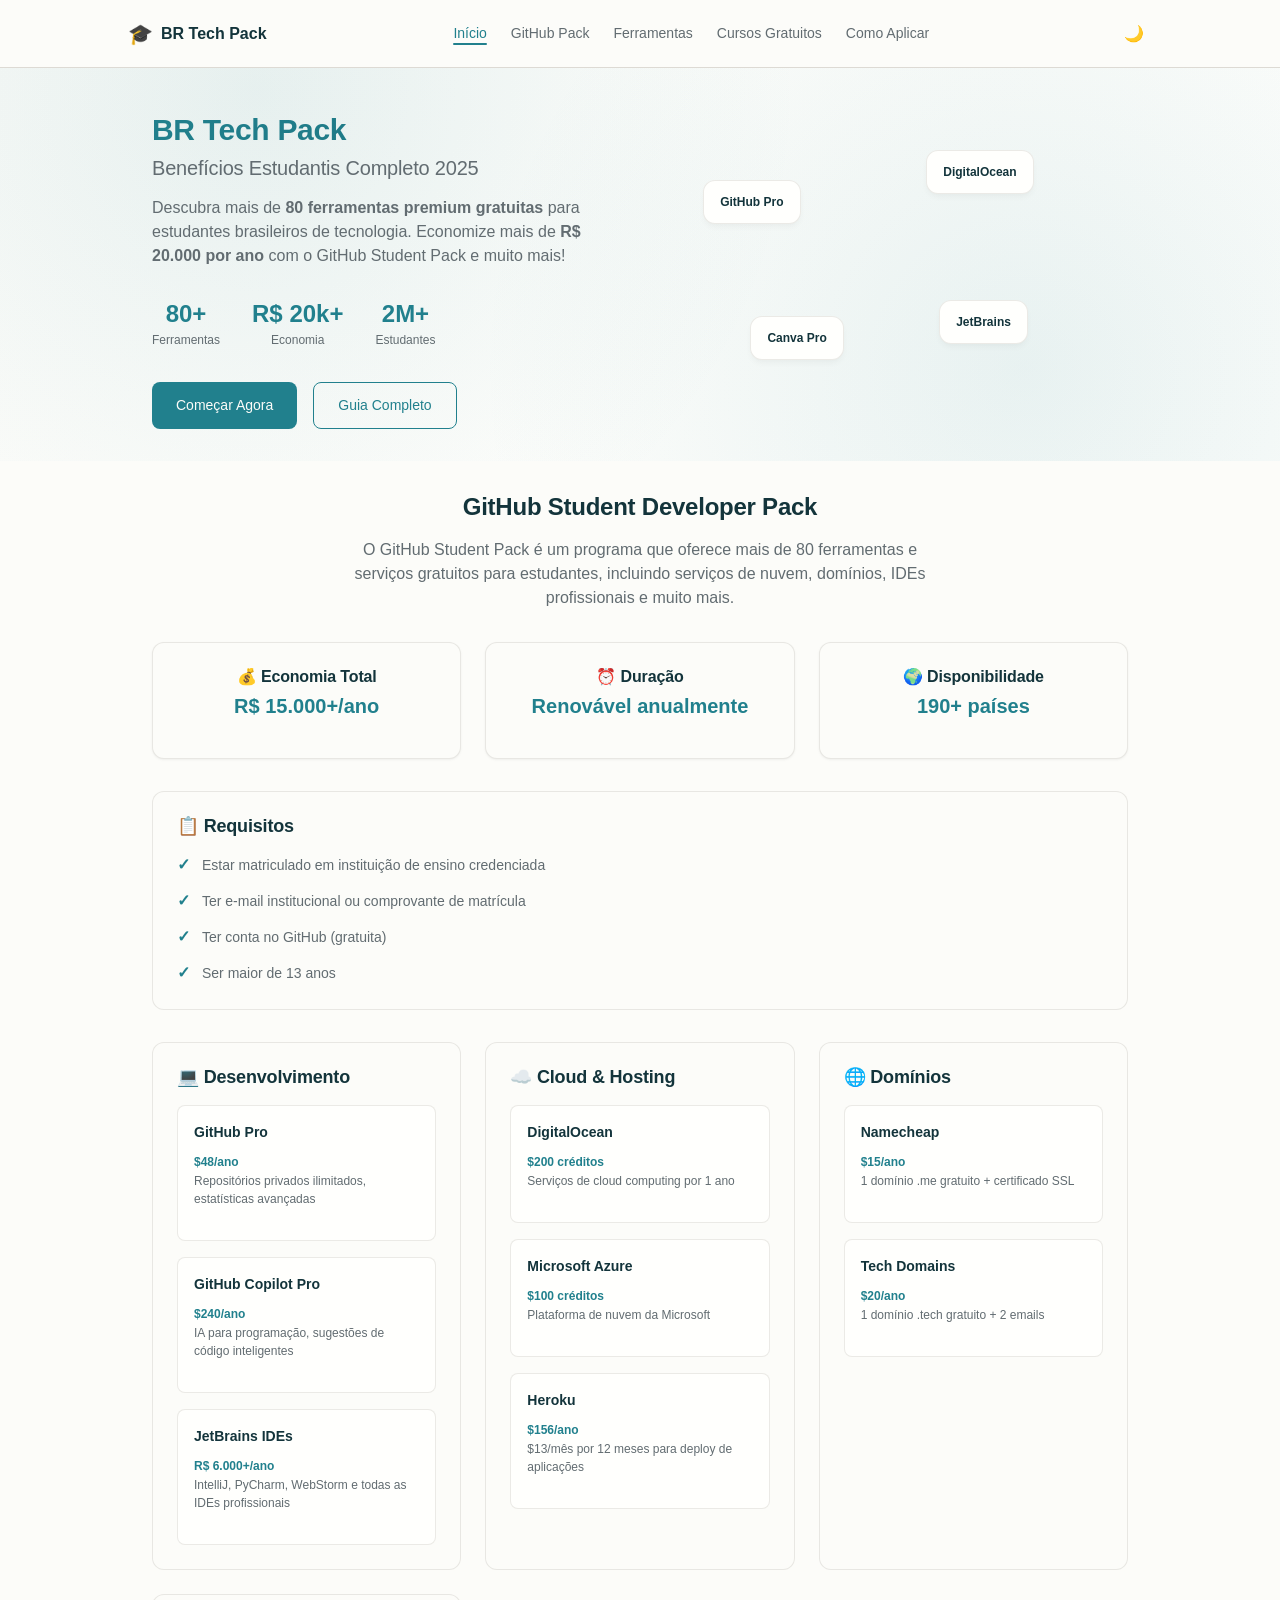
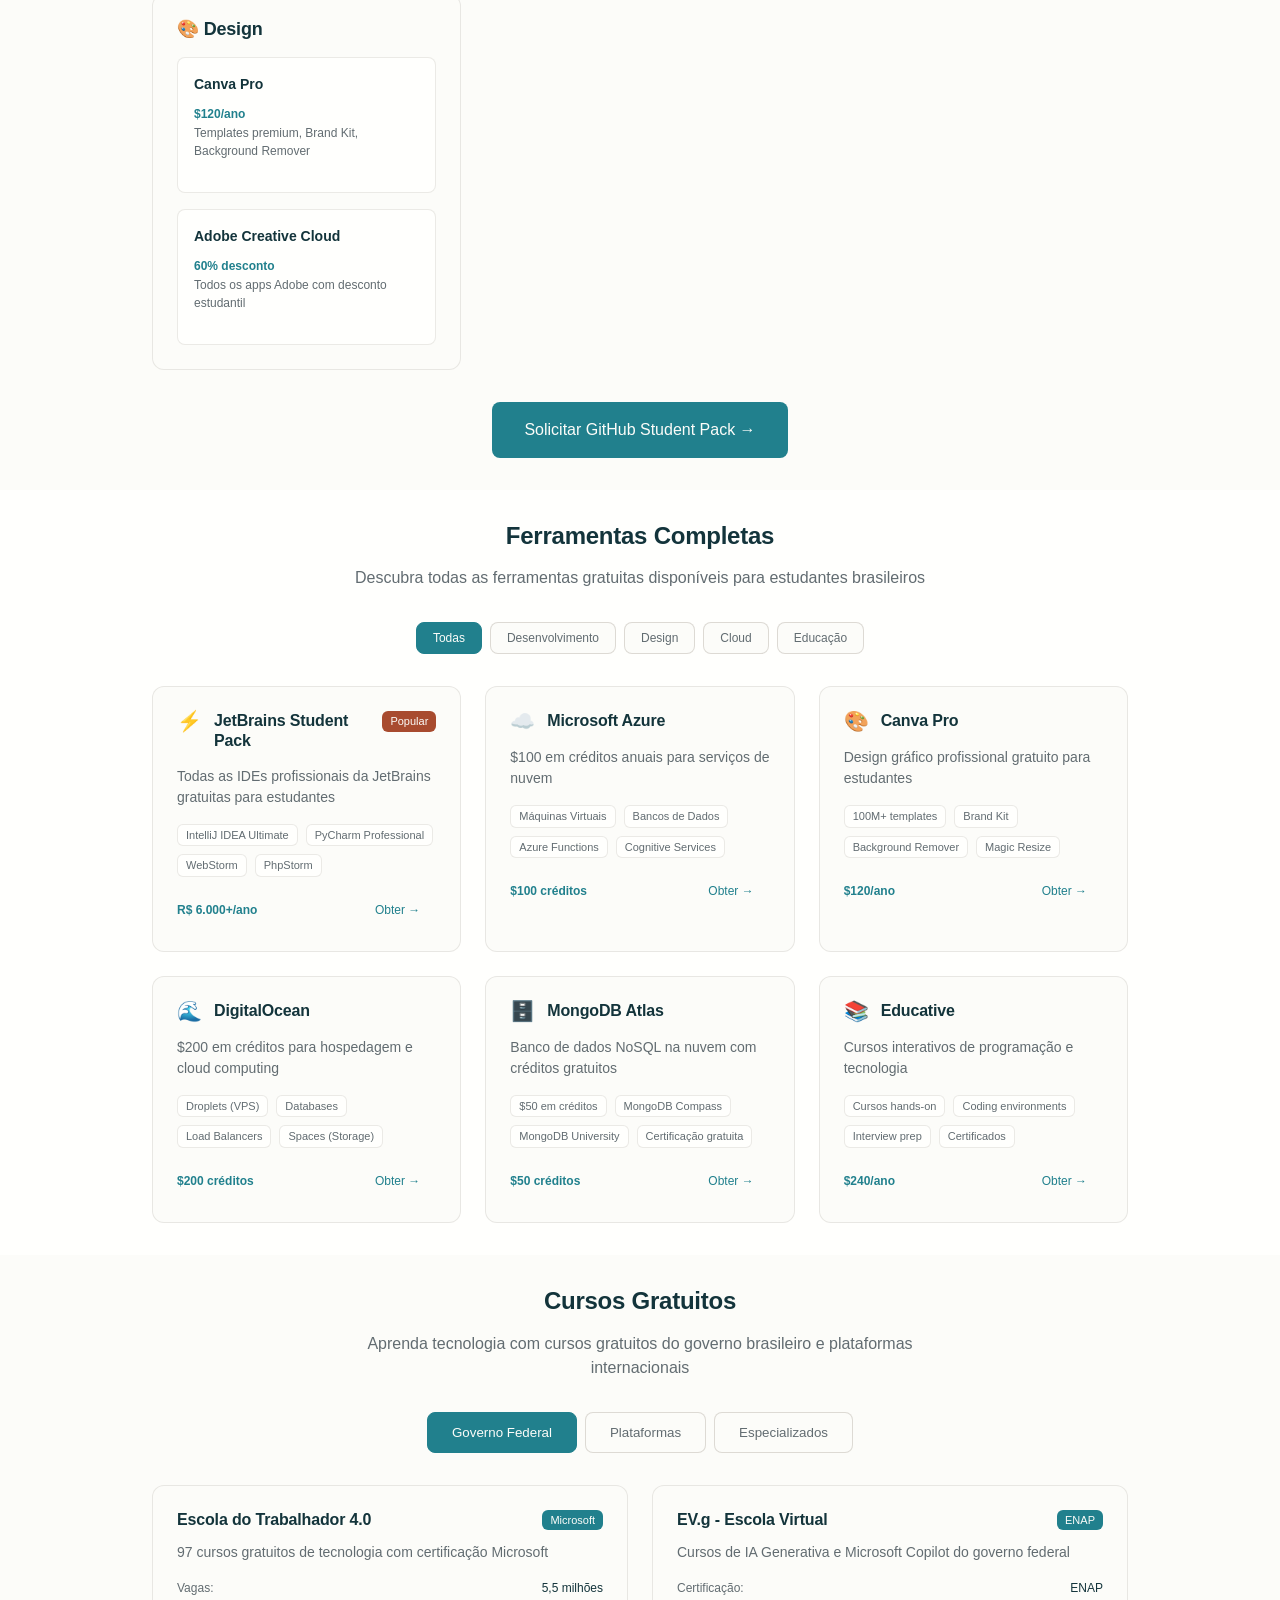
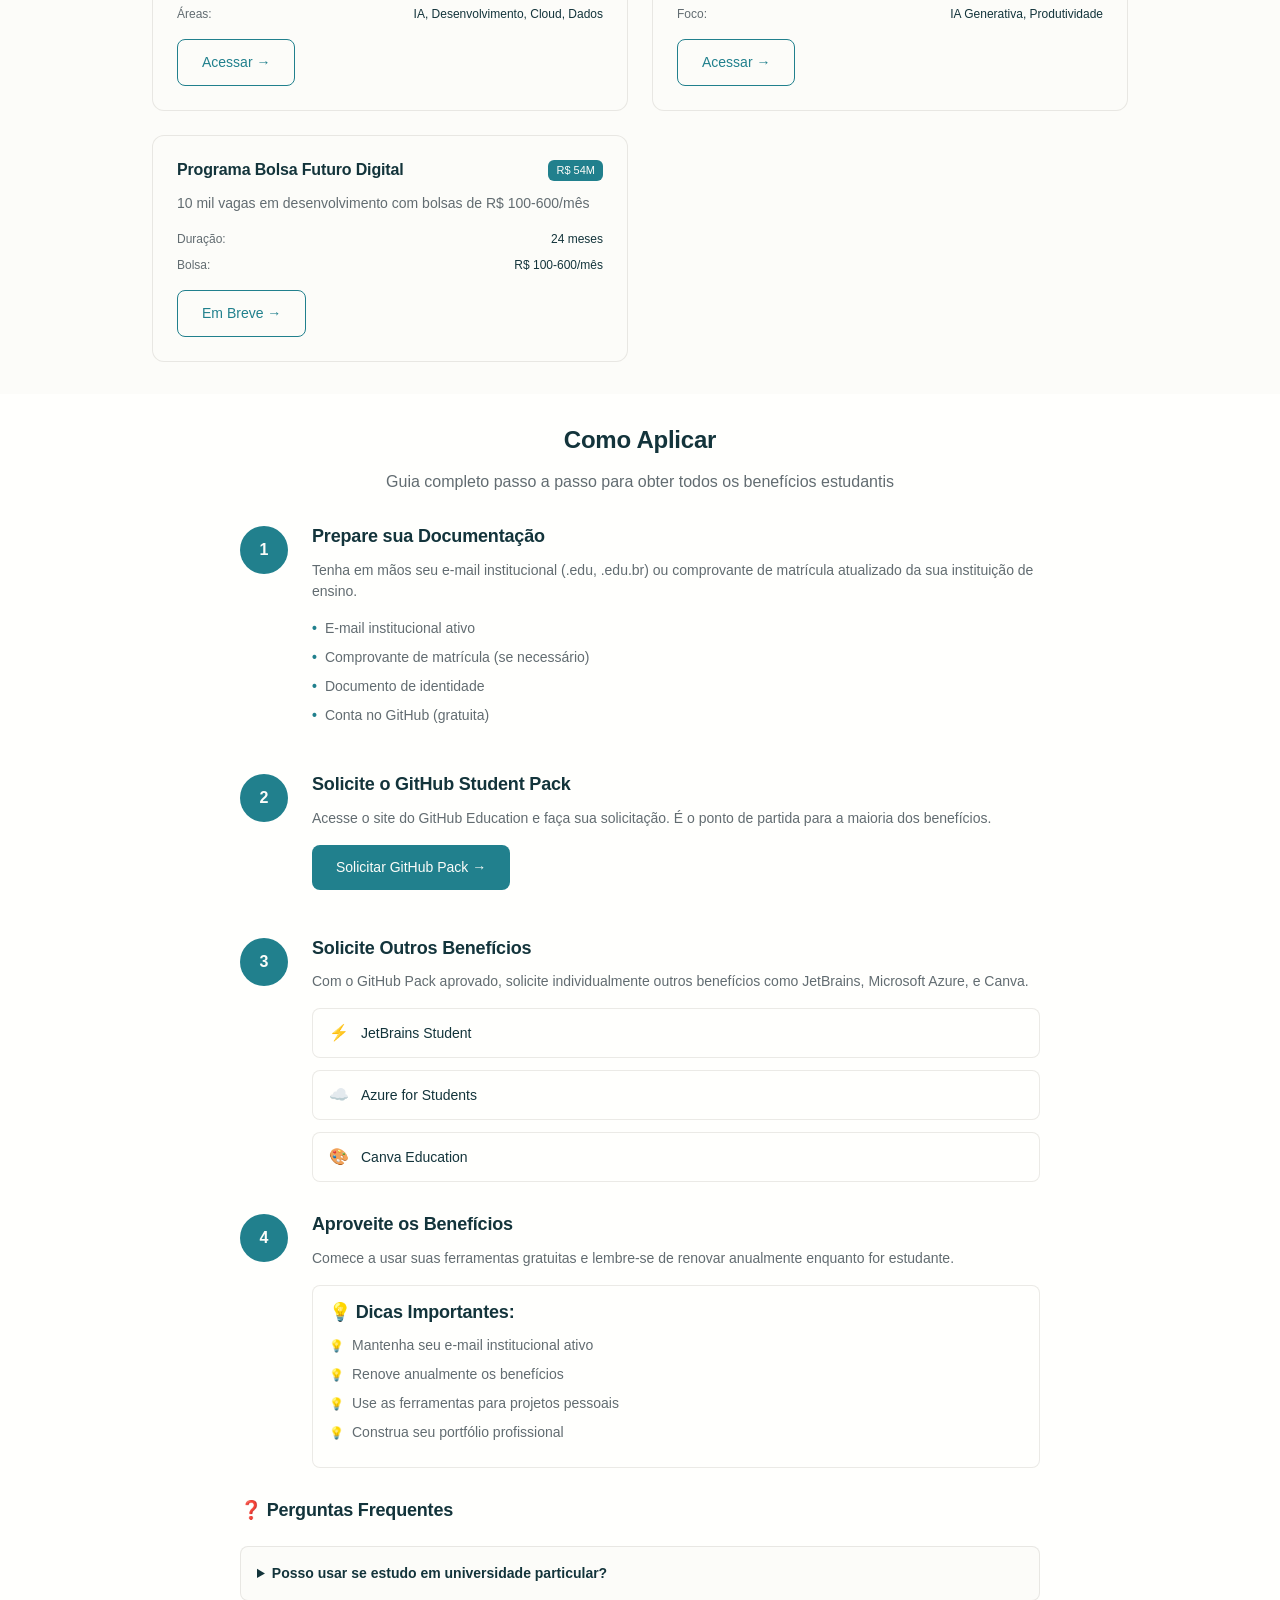
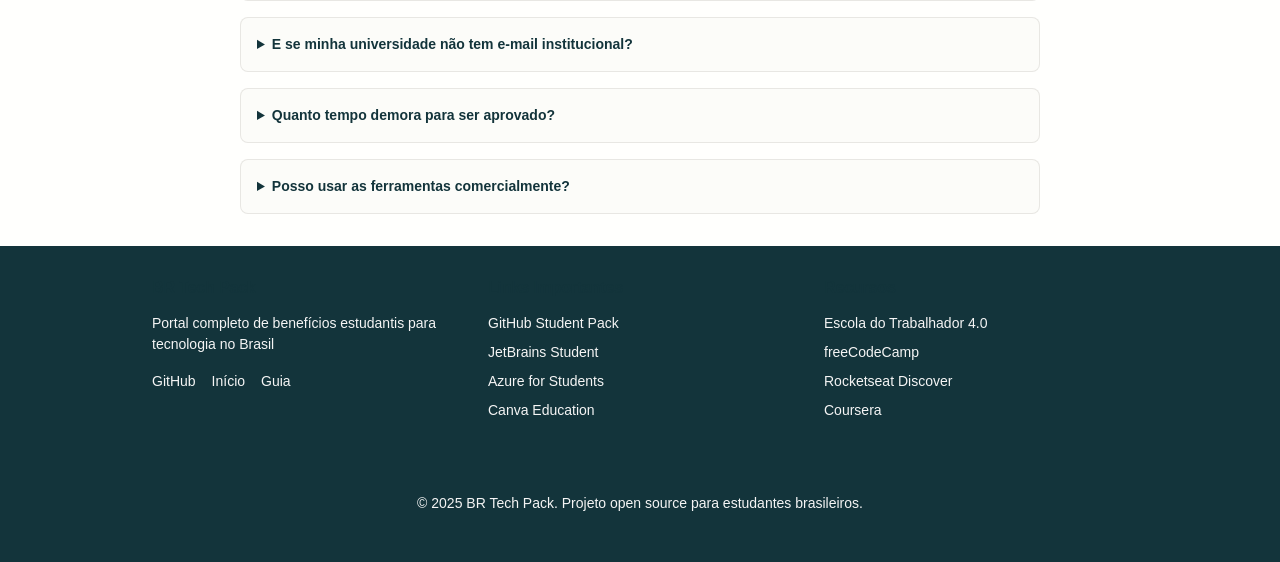
==== index.html @ 2e5c78e1 "Add files via upload" ====
<!DOCTYPE html>
<html lang="pt-BR">
<head>
    <meta charset="UTF-8">
    <meta name="viewport" content="width=device-width, initial-scale=1.0">
    <title>BR Tech Pack - Benefícios Estudantis Completo 2025</title>
    <link rel="stylesheet" href="styles.css">
    <link rel="icon" href="data:image/svg+xml,<svg xmlns='http://www.w3.org/2000/svg' viewBox='0 0 100 100'><text y='.9em' font-size='90'>🎓</text></svg>">
    <meta name="description" content="Descubra mais de 80 ferramentas premium gratuitas para estudantes brasileiros de tecnologia. GitHub Student Pack, JetBrains, Microsoft Azure e muito mais!">
</head>
<body>
    <!-- Header -->
    <header class="header">
        <nav class="nav container">
            <div class="nav__brand">
                <span class="nav__logo">🎓</span>
                <span class="nav__title">BR Tech Pack</span>
            </div>
            <ul class="nav__menu" id="nav-menu">
                <li><a href="#home" class="nav__link active">Início</a></li>
                <li><a href="#github" class="nav__link">GitHub Pack</a></li>
                <li><a href="#tools" class="nav__link">Ferramentas</a></li>
                <li><a href="#courses" class="nav__link">Cursos Gratuitos</a></li>
                <li><a href="#guide" class="nav__link">Como Aplicar</a></li>
            </ul>
            <div class="nav__actions">
                <button class="theme-toggle" id="theme-toggle" title="Alternar tema">🌙</button>
                <button class="nav__toggle" id="nav-toggle">☰</button>
            </div>
        </nav>
    </header>

    <!-- Main Content -->
    <main>
        <!-- Home Section -->
        <section id="home" class="hero">
            <div class="container">
                <div class="hero__content">
                    <h1 class="hero__title">BR Tech Pack</h1>
                    <h2 class="hero__subtitle">Benefícios Estudantis Completo 2025</h2>
                    <p class="hero__description">
                        Descubra mais de <strong>80 ferramentas premium gratuitas</strong> para estudantes brasileiros de tecnologia. 
                        Economize mais de <strong>R$ 20.000 por ano</strong> com o GitHub Student Pack e muito mais!
                    </p>
                    <div class="hero__stats">
                        <div class="stat">
                            <span class="stat__number">80+</span>
                            <span class="stat__label">Ferramentas</span>
                        </div>
                        <div class="stat">
                            <span class="stat__number">R$ 20k+</span>
                            <span class="stat__label">Economia</span>
                        </div>
                        <div class="stat">
                            <span class="stat__number">2M+</span>
                            <span class="stat__label">Estudantes</span>
                        </div>
                    </div>
                    <div class="hero__actions">
                        <a href="#github" class="btn btn--primary">Começar Agora</a>
                        <a href="#guide" class="btn btn--secondary">Guia Completo</a>
                    </div>
                </div>
                <div class="hero__image">
                    <div class="floating-cards">
                        <div class="card-float card-float--1">GitHub Pro</div>
                        <div class="card-float card-float--2">JetBrains</div>
                        <div class="card-float card-float--3">DigitalOcean</div>
                        <div class="card-float card-float--4">Canva Pro</div>
                    </div>
                </div>
            </div>
        </section>

        <!-- GitHub Student Pack Section -->
        <section id="github" class="section">
            <div class="container">
                <div class="section__header">
                    <h2 class="section__title">GitHub Student Developer Pack</h2>
                    <p class="section__description">
                        O GitHub Student Pack é um programa que oferece mais de 80 ferramentas e serviços gratuitos para estudantes, 
                        incluindo serviços de nuvem, domínios, IDEs profissionais e muito mais.
                    </p>
                </div>

                <div class="github-pack">
                    <div class="github-pack__info">
                        <div class="info-card">
                            <h3>💰 Economia Total</h3>
                            <p class="info-card__value">R$ 15.000+/ano</p>
                        </div>
                        <div class="info-card">
                            <h3>⏰ Duração</h3>
                            <p class="info-card__value">Renovável anualmente</p>
                        </div>
                        <div class="info-card">
                            <h3>🌍 Disponibilidade</h3>
                            <p class="info-card__value">190+ países</p>
                        </div>
                    </div>

                    <div class="requirements">
                        <h3>📋 Requisitos</h3>
                        <ul class="requirements__list">
                            <li>Estar matriculado em instituição de ensino credenciada</li>
                            <li>Ter e-mail institucional ou comprovante de matrícula</li>
                            <li>Ter conta no GitHub (gratuita)</li>
                            <li>Ser maior de 13 anos</li>
                        </ul>
                    </div>

                    <div class="benefits-grid">
                        <div class="benefit-category">
                            <h3 class="category-title">💻 Desenvolvimento</h3>
                            <div class="benefit-list">
                                <div class="benefit-item">
                                    <strong>GitHub Pro</strong>
                                    <span class="benefit-value">$48/ano</span>
                                    <p>Repositórios privados ilimitados, estatísticas avançadas</p>
                                </div>
                                <div class="benefit-item">
                                    <strong>GitHub Copilot Pro</strong>
                                    <span class="benefit-value">$240/ano</span>
                                    <p>IA para programação, sugestões de código inteligentes</p>
                                </div>
                                <div class="benefit-item">
                                    <strong>JetBrains IDEs</strong>
                                    <span class="benefit-value">R$ 6.000+/ano</span>
                                    <p>IntelliJ, PyCharm, WebStorm e todas as IDEs profissionais</p>
                                </div>
                            </div>
                        </div>

                        <div class="benefit-category">
                            <h3 class="category-title">☁️ Cloud & Hosting</h3>
                            <div class="benefit-list">
                                <div class="benefit-item">
                                    <strong>DigitalOcean</strong>
                                    <span class="benefit-value">$200 créditos</span>
                                    <p>Serviços de cloud computing por 1 ano</p>
                                </div>
                                <div class="benefit-item">
                                    <strong>Microsoft Azure</strong>
                                    <span class="benefit-value">$100 créditos</span>
                                    <p>Plataforma de nuvem da Microsoft</p>
                                </div>
                                <div class="benefit-item">
                                    <strong>Heroku</strong>
                                    <span class="benefit-value">$156/ano</span>
                                    <p>$13/mês por 12 meses para deploy de aplicações</p>
                                </div>
                            </div>
                        </div>

                        <div class="benefit-category">
                            <h3 class="category-title">🌐 Domínios</h3>
                            <div class="benefit-list">
                                <div class="benefit-item">
                                    <strong>Namecheap</strong>
                                    <span class="benefit-value">$15/ano</span>
                                    <p>1 domínio .me gratuito + certificado SSL</p>
                                </div>
                                <div class="benefit-item">
                                    <strong>Tech Domains</strong>
                                    <span class="benefit-value">$20/ano</span>
                                    <p>1 domínio .tech gratuito + 2 emails</p>
                                </div>
                            </div>
                        </div>

                        <div class="benefit-category">
                            <h3 class="category-title">🎨 Design</h3>
                            <div class="benefit-list">
                                <div class="benefit-item">
                                    <strong>Canva Pro</strong>
                                    <span class="benefit-value">$120/ano</span>
                                    <p>Templates premium, Brand Kit, Background Remover</p>
                                </div>
                                <div class="benefit-item">
                                    <strong>Adobe Creative Cloud</strong>
                                    <span class="benefit-value">60% desconto</span>
                                    <p>Todos os apps Adobe com desconto estudantil</p>
                                </div>
                            </div>
                        </div>
                    </div>

                    <div class="cta-section">
                        <a href="https://education.github.com/pack" target="_blank" class="btn btn--primary btn--large">
                            Solicitar GitHub Student Pack →
                        </a>
                    </div>
                </div>
            </div>
        </section>

        <!-- Tools Section -->
        <section id="tools" class="section section--bg">
            <div class="container">
                <div class="section__header">
                    <h2 class="section__title">Ferramentas Completas</h2>
                    <p class="section__description">
                        Descubra todas as ferramentas gratuitas disponíveis para estudantes brasileiros
                    </p>
                </div>

                <div class="tools-filter">
                    <button class="filter-btn active" data-filter="all">Todas</button>
                    <button class="filter-btn" data-filter="development">Desenvolvimento</button>
                    <button class="filter-btn" data-filter="design">Design</button>
                    <button class="filter-btn" data-filter="cloud">Cloud</button>
                    <button class="filter-btn" data-filter="education">Educação</button>
                </div>

                <div class="tools-grid" id="tools-grid">
                    <!-- JetBrains -->
                    <div class="tool-card" data-category="development">
                        <div class="tool-card__header">
                            <div class="tool-card__icon">⚡</div>
                            <h3 class="tool-card__title">JetBrains Student Pack</h3>
                            <span class="tool-card__badge">Popular</span>
                        </div>
                        <p class="tool-card__description">
                            Todas as IDEs profissionais da JetBrains gratuitas para estudantes
                        </p>
                        <div class="tool-card__features">
                            <span class="feature">IntelliJ IDEA Ultimate</span>
                            <span class="feature">PyCharm Professional</span>
                            <span class="feature">WebStorm</span>
                            <span class="feature">PhpStorm</span>
                        </div>
                        <div class="tool-card__footer">
                            <span class="tool-card__value">R$ 6.000+/ano</span>
                            <a href="https://www.jetbrains.com/student/" target="_blank" class="btn btn--small">Obter →</a>
                        </div>
                    </div>

                    <!-- Microsoft Azure -->
                    <div class="tool-card" data-category="cloud">
                        <div class="tool-card__header">
                            <div class="tool-card__icon">☁️</div>
                            <h3 class="tool-card__title">Microsoft Azure</h3>
                        </div>
                        <p class="tool-card__description">
                            $100 em créditos anuais para serviços de nuvem
                        </p>
                        <div class="tool-card__features">
                            <span class="feature">Máquinas Virtuais</span>
                            <span class="feature">Bancos de Dados</span>
                            <span class="feature">Azure Functions</span>
                            <span class="feature">Cognitive Services</span>
                        </div>
                        <div class="tool-card__footer">
                            <span class="tool-card__value">$100 créditos</span>
                            <a href="https://azure.microsoft.com/pt-br/free/students/" target="_blank" class="btn btn--small">Obter →</a>
                        </div>
                    </div>

                    <!-- Canva -->
                    <div class="tool-card" data-category="design">
                        <div class="tool-card__header">
                            <div class="tool-card__icon">🎨</div>
                            <h3 class="tool-card__title">Canva Pro</h3>
                        </div>
                        <p class="tool-card__description">
                            Design gráfico profissional gratuito para estudantes
                        </p>
                        <div class="tool-card__features">
                            <span class="feature">100M+ templates</span>
                            <span class="feature">Brand Kit</span>
                            <span class="feature">Background Remover</span>
                            <span class="feature">Magic Resize</span>
                        </div>
                        <div class="tool-card__footer">
                            <span class="tool-card__value">$120/ano</span>
                            <a href="https://www.canva.com/pt_br/educacao/estudantes/" target="_blank" class="btn btn--small">Obter →</a>
                        </div>
                    </div>

                    <!-- DigitalOcean -->
                    <div class="tool-card" data-category="cloud">
                        <div class="tool-card__header">
                            <div class="tool-card__icon">🌊</div>
                            <h3 class="tool-card__title">DigitalOcean</h3>
                        </div>
                        <p class="tool-card__description">
                            $200 em créditos para hospedagem e cloud computing
                        </p>
                        <div class="tool-card__features">
                            <span class="feature">Droplets (VPS)</span>
                            <span class="feature">Databases</span>
                            <span class="feature">Load Balancers</span>
                            <span class="feature">Spaces (Storage)</span>
                        </div>
                        <div class="tool-card__footer">
                            <span class="tool-card__value">$200 créditos</span>
                            <a href="https://education.github.com/pack" target="_blank" class="btn btn--small">Obter →</a>
                        </div>
                    </div>

                    <!-- MongoDB -->
                    <div class="tool-card" data-category="development">
                        <div class="tool-card__header">
                            <div class="tool-card__icon">🗄️</div>
                            <h3 class="tool-card__title">MongoDB Atlas</h3>
                        </div>
                        <p class="tool-card__description">
                            Banco de dados NoSQL na nuvem com créditos gratuitos
                        </p>
                        <div class="tool-card__features">
                            <span class="feature">$50 em créditos</span>
                            <span class="feature">MongoDB Compass</span>
                            <span class="feature">MongoDB University</span>
                            <span class="feature">Certificação gratuita</span>
                        </div>
                        <div class="tool-card__footer">
                            <span class="tool-card__value">$50 créditos</span>
                            <a href="https://education.github.com/pack" target="_blank" class="btn btn--small">Obter →</a>
                        </div>
                    </div>

                    <!-- Educative -->
                    <div class="tool-card" data-category="education">
                        <div class="tool-card__header">
                            <div class="tool-card__icon">📚</div>
                            <h3 class="tool-card__title">Educative</h3>
                        </div>
                        <p class="tool-card__description">
                            Cursos interativos de programação e tecnologia
                        </p>
                        <div class="tool-card__features">
                            <span class="feature">Cursos hands-on</span>
                            <span class="feature">Coding environments</span>
                            <span class="feature">Interview prep</span>
                            <span class="feature">Certificados</span>
                        </div>
                        <div class="tool-card__footer">
                            <span class="tool-card__value">$240/ano</span>
                            <a href="https://education.github.com/pack" target="_blank" class="btn btn--small">Obter →</a>
                        </div>
                    </div>
                </div>
            </div>
        </section>

        <!-- Courses Section -->
        <section id="courses" class="section">
            <div class="container">
                <div class="section__header">
                    <h2 class="section__title">Cursos Gratuitos</h2>
                    <p class="section__description">
                        Aprenda tecnologia com cursos gratuitos do governo brasileiro e plataformas internacionais
                    </p>
                </div>

                <div class="courses-tabs">
                    <button class="tab-btn active" data-tab="government">Governo Federal</button>
                    <button class="tab-btn" data-tab="platforms">Plataformas</button>
                    <button class="tab-btn" data-tab="specialized">Especializados</button>
                </div>

                <div class="courses-content">
                    <div class="tab-content active" id="government">
                        <div class="courses-grid">
                            <div class="course-card">
                                <div class="course-card__header">
                                    <h3>Escola do Trabalhador 4.0</h3>
                                    <span class="course-badge">Microsoft</span>
                                </div>
                                <p class="course-description">
                                    97 cursos gratuitos de tecnologia com certificação Microsoft
                                </p>
                                <div class="course-details">
                                    <div class="detail">
                                        <span class="detail-label">Vagas:</span>
                                        <span class="detail-value">5,5 milhões</span>
                                    </div>
                                    <div class="detail">
                                        <span class="detail-label">Áreas:</span>
                                        <span class="detail-value">IA, Desenvolvimento, Cloud, Dados</span>
                                    </div>
                                </div>
                                <a href="https://escoladotrabalhador.gov.br/" target="_blank" class="btn btn--secondary">Acessar →</a>
                            </div>

                            <div class="course-card">
                                <div class="course-card__header">
                                    <h3>EV.g - Escola Virtual</h3>
                                    <span class="course-badge">ENAP</span>
                                </div>
                                <p class="course-description">
                                    Cursos de IA Generativa e Microsoft Copilot do governo federal
                                </p>
                                <div class="course-details">
                                    <div class="detail">
                                        <span class="detail-label">Certificação:</span>
                                        <span class="detail-value">ENAP</span>
                                    </div>
                                    <div class="detail">
                                        <span class="detail-label">Foco:</span>
                                        <span class="detail-value">IA Generativa, Produtividade</span>
                                    </div>
                                </div>
                                <a href="https://www.gov.br/escolavirtual/" target="_blank" class="btn btn--secondary">Acessar →</a>
                            </div>

                            <div class="course-card">
                                <div class="course-card__header">
                                    <h3>Programa Bolsa Futuro Digital</h3>
                                    <span class="course-badge">R$ 54M</span>
                                </div>
                                <p class="course-description">
                                    10 mil vagas em desenvolvimento com bolsas de R$ 100-600/mês
                                </p>
                                <div class="course-details">
                                    <div class="detail">
                                        <span class="detail-label">Duração:</span>
                                        <span class="detail-value">24 meses</span>
                                    </div>
                                    <div class="detail">
                                        <span class="detail-label">Bolsa:</span>
                                        <span class="detail-value">R$ 100-600/mês</span>
                                    </div>
                                </div>
                                <a href="#" class="btn btn--secondary">Em Breve →</a>
                            </div>
                        </div>
                    </div>

                    <div class="tab-content" id="platforms">
                        <div class="courses-grid">
                            <div class="course-card">
                                <div class="course-card__header">
                                    <h3>freeCodeCamp</h3>
                                    <span class="course-badge">Gratuito</span>
                                </div>
                                <p class="course-description">
                                    Certificações completas em desenvolvimento web, ciência de dados e mais
                                </p>
                                <div class="course-details">
                                    <div class="detail">
                                        <span class="detail-label">Conteúdo:</span>
                                        <span class="detail-value">300+ horas</span>
                                    </div>
                                    <div class="detail">
                                        <span class="detail-label">Projetos:</span>
                                        <span class="detail-value">Práticos</span>
                                    </div>
                                </div>
                                <a href="https://www.freecodecamp.org/" target="_blank" class="btn btn--secondary">Acessar →</a>
                            </div>

                            <div class="course-card">
                                <div class="course-card__header">
                                    <h3>Coursera</h3>
                                    <span class="course-badge">Universitário</span>
                                </div>
                                <p class="course-description">
                                    Cursos de universidades como Stanford, MIT, Google, IBM
                                </p>
                                <div class="course-details">
                                    <div class="detail">
                                        <span class="detail-label">Instituições:</span>
                                        <span class="detail-value">200+</span>
                                    </div>
                                    <div class="detail">
                                        <span class="detail-label">Certificados:</span>
                                        <span class="detail-value">Disponíveis</span>
                                    </div>
                                </div>
                                <a href="https://www.coursera.org/" target="_blank" class="btn btn--secondary">Acessar →</a>
                            </div>

                            <div class="course-card">
                                <div class="course-card__header">
                                    <h3>edX</h3>
                                    <span class="course-badge">Premium</span>
                                </div>
                                <p class="course-description">
                                    Cursos do MIT, Harvard e outras universidades renomadas
                                </p>
                                <div class="course-details">
                                    <div class="detail">
                                        <span class="detail-label">Universidades:</span>
                                        <span class="detail-value">Top mundial</span>
                                    </div>
                                    <div class="detail">
                                        <span class="detail-label">Certificação:</span>
                                        <span class="detail-value">Verificada</span>
                                    </div>
                                </div>
                                <a href="https://www.edx.org/" target="_blank" class="btn btn--secondary">Acessar →</a>
                            </div>
                        </div>
                    </div>

                    <div class="tab-content" id="specialized">
                        <div class="courses-grid">
                            <div class="course-card">
                                <div class="course-card__header">
                                    <h3>Rocketseat Discover</h3>
                                    <span class="course-badge">Brasileiro</span>
                                </div>
                                <p class="course-description">
                                    Trilha completa de desenvolvimento web e mobile
                                </p>
                                <div class="course-details">
                                    <div class="detail">
                                        <span class="detail-label">Stack:</span>
                                        <span class="detail-value">HTML, CSS, JS, React, Node</span>
                                    </div>
                                    <div class="detail">
                                        <span class="detail-label">Certificado:</span>
                                        <span class="detail-value">Gratuito</span>
                                    </div>
                                </div>
                                <a href="https://www.rocketseat.com.br/discover" target="_blank" class="btn btn--secondary">Acessar →</a>
                            </div>

                            <div class="course-card">
                                <div class="course-card__header">
                                    <h3>Oracle Next Generation (ONE)</h3>
                                    <span class="course-badge">Oracle</span>
                                </div>
                                <p class="course-description">
                                    12 meses de capacitação em programação, IA e empreendedorismo
                                </p>
                                <div class="course-details">
                                    <div class="detail">
                                        <span class="detail-label">Prazo:</span>
                                        <span class="detail-value">Até 8 jan 2025</span>
                                    </div>
                                    <div class="detail">
                                        <span class="detail-label">Duração:</span>
                                        <span class="detail-value">12 meses</span>
                                    </div>
                                </div>
                                <a href="https://www.oracle.com/br/education/oracle-next-education/" target="_blank" class="btn btn--secondary">Acessar →</a>
                            </div>
                        </div>
                    </div>
                </div>
            </div>
        </section>

        <!-- Guide Section -->
        <section id="guide" class="section section--bg">
            <div class="container">
                <div class="section__header">
                    <h2 class="section__title">Como Aplicar</h2>
                    <p class="section__description">
                        Guia completo passo a passo para obter todos os benefícios estudantis
                    </p>
                </div>

                <div class="guide-content">
                    <div class="step-by-step">
                        <div class="step">
                            <div class="step__number">1</div>
                            <div class="step__content">
                                <h3 class="step__title">Prepare sua Documentação</h3>
                                <p class="step__description">
                                    Tenha em mãos seu e-mail institucional (.edu, .edu.br) ou 
                                    comprovante de matrícula atualizado da sua instituição de ensino.
                                </p>
                                <ul class="step__list">
                                    <li>E-mail institucional ativo</li>
                                    <li>Comprovante de matrícula (se necessário)</li>
                                    <li>Documento de identidade</li>
                                    <li>Conta no GitHub (gratuita)</li>
                                </ul>
                            </div>
                        </div>

                        <div class="step">
                            <div class="step__number">2</div>
                            <div class="step__content">
                                <h3 class="step__title">Solicite o GitHub Student Pack</h3>
                                <p class="step__description">
                                    Acesse o site do GitHub Education e faça sua solicitação. 
                                    É o ponto de partida para a maioria dos benefícios.
                                </p>
                                <div class="step__actions">
                                    <a href="https://education.github.com/pack" target="_blank" class="btn btn--primary">
                                        Solicitar GitHub Pack →
                                    </a>
                                </div>
                            </div>
                        </div>

                        <div class="step">
                            <div class="step__number">3</div>
                            <div class="step__content">
                                <h3 class="step__title">Solicite Outros Benefícios</h3>
                                <p class="step__description">
                                    Com o GitHub Pack aprovado, solicite individualmente outros benefícios 
                                    como JetBrains, Microsoft Azure, e Canva.
                                </p>
                                <div class="benefit-links">
                                    <a href="https://www.jetbrains.com/student/" target="_blank" class="benefit-link">
                                        <span class="benefit-link__icon">⚡</span>
                                        <span class="benefit-link__text">JetBrains Student</span>
                                    </a>
                                    <a href="https://azure.microsoft.com/pt-br/free/students/" target="_blank" class="benefit-link">
                                        <span class="benefit-link__icon">☁️</span>
                                        <span class="benefit-link__text">Azure for Students</span>
                                    </a>
                                    <a href="https://www.canva.com/pt_br/educacao/estudantes/" target="_blank" class="benefit-link">
                                        <span class="benefit-link__icon">🎨</span>
                                        <span class="benefit-link__text">Canva Education</span>
                                    </a>
                                </div>
                            </div>
                        </div>

                        <div class="step">
                            <div class="step__number">4</div>
                            <div class="step__content">
                                <h3 class="step__title">Aproveite os Benefícios</h3>
                                <p class="step__description">
                                    Comece a usar suas ferramentas gratuitas e lembre-se de renovar 
                                    anualmente enquanto for estudante.
                                </p>
                                <div class="tips">
                                    <h4>💡 Dicas Importantes:</h4>
                                    <ul>
                                        <li>Mantenha seu e-mail institucional ativo</li>
                                        <li>Renove anualmente os benefícios</li>
                                        <li>Use as ferramentas para projetos pessoais</li>
                                        <li>Construa seu portfólio profissional</li>
                                    </ul>
                                </div>
                            </div>
                        </div>
                    </div>

                    <div class="faq">
                        <h3>❓ Perguntas Frequentes</h3>
                        <div class="faq-list">
                            <details class="faq-item">
                                <summary class="faq-question">Posso usar se estudo em universidade particular?</summary>
                                <div class="faq-answer">
                                    Sim! O GitHub Student Pack aceita estudantes de instituições públicas e privadas, 
                                    desde que sejam credenciadas. Universidades, faculdades, cursos técnicos e até 
                                    alguns cursos online são aceitos.
                                </div>
                            </details>
                            <details class="faq-item">
                                <summary class="faq-question">E se minha universidade não tem e-mail institucional?</summary>
                                <div class="faq-answer">
                                    Você pode usar um comprovante de matrícula ou carteirinha estudantil como 
                                    alternativa. O GitHub aceita documentos que comprovem seu status de estudante.
                                </div>
                            </details>
                            <details class="faq-item">
                                <summary class="faq-question">Quanto tempo demora para ser aprovado?</summary>
                                <div class="faq-answer">
                                    Com e-mail institucional, a aprovação geralmente é instantânea. Com documentos, 
                                    pode levar de 3 a 7 dias úteis para análise manual.
                                </div>
                            </details>
                            <details class="faq-item">
                                <summary class="faq-question">Posso usar as ferramentas comercialmente?</summary>
                                <div class="faq-answer">
                                    Depende da ferramenta. O GitHub Pro e JetBrains permitem uso comercial limitado. 
                                    Sempre verifique os termos específicos de cada ferramenta.
                                </div>
                            </details>
                        </div>
                    </div>
                </div>
            </div>
        </section>
    </main>

    <!-- Footer -->
    <footer class="footer">
        <div class="container">
            <div class="footer__content">
                <div class="footer__section">
                    <h3 class="footer__title">BR Tech Pack</h3>
                    <p class="footer__description">
                        Portal completo de benefícios estudantis para tecnologia no Brasil
                    </p>
                    <div class="footer__links">
                        <a href="https://github.com/Genovese-Felipe/BR-Tech-Pack.edu" target="_blank">GitHub</a>
                        <a href="#home">Início</a>
                        <a href="#guide">Guia</a>
                    </div>
                </div>
                <div class="footer__section">
                    <h3 class="footer__title">Links Importantes</h3>
                    <ul class="footer__list">
                        <li><a href="https://education.github.com/pack" target="_blank">GitHub Student Pack</a></li>
                        <li><a href="https://www.jetbrains.com/student/" target="_blank">JetBrains Student</a></li>
                        <li><a href="https://azure.microsoft.com/pt-br/free/students/" target="_blank">Azure for Students</a></li>
                        <li><a href="https://www.canva.com/pt_br/educacao/estudantes/" target="_blank">Canva Education</a></li>
                    </ul>
                </div>
                <div class="footer__section">
                    <h3 class="footer__title">Recursos</h3>
                    <ul class="footer__list">
                        <li><a href="https://escoladotrabalhador.gov.br/" target="_blank">Escola do Trabalhador 4.0</a></li>
                        <li><a href="https://www.freecodecamp.org/" target="_blank">freeCodeCamp</a></li>
                        <li><a href="https://www.rocketseat.com.br/discover" target="_blank">Rocketseat Discover</a></li>
                        <li><a href="https://www.coursera.org/" target="_blank">Coursera</a></li>
                    </ul>
                </div>
            </div>
            <div class="footer__bottom">
                <p>&copy; 2025 BR Tech Pack. Projeto open source para estudantes brasileiros.</p>
            </div>
        </div>
    </footer>

    <script src="script.js"></script>
</body>
</html>
---- styles.css ----
:root {
  /* Primitive Color Tokens */
  --color-white: rgba(255, 255, 255, 1);
  --color-black: rgba(0, 0, 0, 1);
  --color-cream-50: rgba(252, 252, 249, 1);
  --color-cream-100: rgba(255, 255, 253, 1);
  --color-gray-200: rgba(245, 245, 245, 1);
  --color-gray-300: rgba(167, 169, 169, 1);
  --color-gray-400: rgba(119, 124, 124, 1);
  --color-slate-500: rgba(98, 108, 113, 1);
  --color-brown-600: rgba(94, 82, 64, 1);
  --color-charcoal-700: rgba(31, 33, 33, 1);
  --color-charcoal-800: rgba(38, 40, 40, 1);
  --color-slate-900: rgba(19, 52, 59, 1);
  --color-teal-300: rgba(50, 184, 198, 1);
  --color-teal-400: rgba(45, 166, 178, 1);
  --color-teal-500: rgba(33, 128, 141, 1);
  --color-teal-600: rgba(29, 116, 128, 1);
  --color-teal-700: rgba(26, 104, 115, 1);
  --color-teal-800: rgba(41, 150, 161, 1);
  --color-red-400: rgba(255, 84, 89, 1);
  --color-red-500: rgba(192, 21, 47, 1);
  --color-orange-400: rgba(230, 129, 97, 1);
  --color-orange-500: rgba(168, 75, 47, 1);

  /* RGB versions for opacity control */
  --color-brown-600-rgb: 94, 82, 64;
  --color-teal-500-rgb: 33, 128, 141;
  --color-slate-900-rgb: 19, 52, 59;
  --color-slate-500-rgb: 98, 108, 113;
  --color-red-500-rgb: 192, 21, 47;
  --color-red-400-rgb: 255, 84, 89;
  --color-orange-500-rgb: 168, 75, 47;
  --color-orange-400-rgb: 230, 129, 97;

  /* Background color tokens (Light Mode) */
  --color-bg-1: rgba(59, 130, 246, 0.08); /* Light blue */
  --color-bg-2: rgba(245, 158, 11, 0.08); /* Light yellow */
  --color-bg-3: rgba(34, 197, 94, 0.08); /* Light green */
  --color-bg-4: rgba(239, 68, 68, 0.08); /* Light red */
  --color-bg-5: rgba(147, 51, 234, 0.08); /* Light purple */
  --color-bg-6: rgba(249, 115, 22, 0.08); /* Light orange */
  --color-bg-7: rgba(236, 72, 153, 0.08); /* Light pink */
  --color-bg-8: rgba(6, 182, 212, 0.08); /* Light cyan */

  /* Semantic Color Tokens (Light Mode) */
  --color-background: var(--color-cream-50);
  --color-surface: var(--color-cream-100);
  --color-text: var(--color-slate-900);
  --color-text-secondary: var(--color-slate-500);
  --color-primary: var(--color-teal-500);
  --color-primary-hover: var(--color-teal-600);
  --color-primary-active: var(--color-teal-700);
  --color-secondary: rgba(var(--color-brown-600-rgb), 0.12);
  --color-secondary-hover: rgba(var(--color-brown-600-rgb), 0.2);
  --color-secondary-active: rgba(var(--color-brown-600-rgb), 0.25);
  --color-border: rgba(var(--color-brown-600-rgb), 0.2);
  --color-btn-primary-text: var(--color-cream-50);
  --color-card-border: rgba(var(--color-brown-600-rgb), 0.12);
  --color-card-border-inner: rgba(var(--color-brown-600-rgb), 0.12);
  --color-error: var(--color-red-500);
  --color-success: var(--color-teal-500);
  --color-warning: var(--color-orange-500);
  --color-info: var(--color-slate-500);
  --color-focus-ring: rgba(var(--color-teal-500-rgb), 0.4);
  --color-select-caret: rgba(var(--color-slate-900-rgb), 0.8);

  /* Common style patterns */
  --focus-ring: 0 0 0 3px var(--color-focus-ring);
  --focus-outline: 2px solid var(--color-primary);
  --status-bg-opacity: 0.15;
  --status-border-opacity: 0.25;
  --select-caret-light: url("data:image/svg+xml,%3Csvg xmlns='http://www.w3.org/2000/svg' width='16' height='16' viewBox='0 0 24 24' fill='none' stroke='%23134252' stroke-width='2' stroke-linecap='round' stroke-linejoin='round'%3E%3Cpolyline points='6 9 12 15 18 9'%3E%3C/polyline%3E%3C/svg%3E");
  --select-caret-dark: url("data:image/svg+xml,%3Csvg xmlns='http://www.w3.org/2000/svg' width='16' height='16' viewBox='0 0 24 24' fill='none' stroke='%23f5f5f5' stroke-width='2' stroke-linecap='round' stroke-linejoin='round'%3E%3Cpolyline points='6 9 12 15 18 9'%3E%3C/polyline%3E%3C/svg%3E");

  /* RGB versions for opacity control */
  --color-success-rgb: 33, 128, 141;
  --color-error-rgb: 192, 21, 47;
  --color-warning-rgb: 168, 75, 47;
  --color-info-rgb: 98, 108, 113;

  /* Typography */
  --font-family-base: "FKGroteskNeue", "Geist", "Inter", -apple-system,
    BlinkMacSystemFont, "Segoe UI", Roboto, sans-serif;
  --font-family-mono: "Berkeley Mono", ui-monospace, SFMono-Regular, Menlo,
    Monaco, Consolas, monospace;
  --font-size-xs: 11px;
  --font-size-sm: 12px;
  --font-size-base: 14px;
  --font-size-md: 14px;
  --font-size-lg: 16px;
  --font-size-xl: 18px;
  --font-size-2xl: 20px;
  --font-size-3xl: 24px;
  --font-size-4xl: 30px;
  --font-weight-normal: 400;
  --font-weight-medium: 500;
  --font-weight-semibold: 550;
  --font-weight-bold: 600;
  --line-height-tight: 1.2;
  --line-height-normal: 1.5;
  --letter-spacing-tight: -0.01em;

  /* Spacing */
  --space-0: 0;
  --space-1: 1px;
  --space-2: 2px;
  --space-4: 4px;
  --space-6: 6px;
  --space-8: 8px;
  --space-10: 10px;
  --space-12: 12px;
  --space-16: 16px;
  --space-20: 20px;
  --space-24: 24px;
  --space-32: 32px;

  /* Border Radius */
  --radius-sm: 6px;
  --radius-base: 8px;
  --radius-md: 10px;
  --radius-lg: 12px;
  --radius-full: 9999px;

  /* Shadows */
  --shadow-xs: 0 1px 2px rgba(0, 0, 0, 0.02);
  --shadow-sm: 0 1px 3px rgba(0, 0, 0, 0.04), 0 1px 2px rgba(0, 0, 0, 0.02);
  --shadow-md: 0 4px 6px -1px rgba(0, 0, 0, 0.04),
    0 2px 4px -1px rgba(0, 0, 0, 0.02);
  --shadow-lg: 0 10px 15px -3px rgba(0, 0, 0, 0.04),
    0 4px 6px -2px rgba(0, 0, 0, 0.02);
  --shadow-inset-sm: inset 0 1px 0 rgba(255, 255, 255, 0.15),
    inset 0 -1px 0 rgba(0, 0, 0, 0.03);

  /* Animation */
  --duration-fast: 150ms;
  --duration-normal: 250ms;
  --ease-standard: cubic-bezier(0.16, 1, 0.3, 1);

  /* Layout */
  --container-sm: 640px;
  --container-md: 768px;
  --container-lg: 1024px;
  --container-xl: 1280px;
}

/* Dark mode colors */
@media (prefers-color-scheme: dark) {
  :root {
    /* RGB versions for opacity control (Dark Mode) */
    --color-gray-400-rgb: 119, 124, 124;
    --color-teal-300-rgb: 50, 184, 198;
    --color-gray-300-rgb: 167, 169, 169;
    --color-gray-200-rgb: 245, 245, 245;

    /* Background color tokens (Dark Mode) */
    --color-bg-1: rgba(29, 78, 216, 0.15); /* Dark blue */
    --color-bg-2: rgba(180, 83, 9, 0.15); /* Dark yellow */
    --color-bg-3: rgba(21, 128, 61, 0.15); /* Dark green */
    --color-bg-4: rgba(185, 28, 28, 0.15); /* Dark red */
    --color-bg-5: rgba(107, 33, 168, 0.15); /* Dark purple */
    --color-bg-6: rgba(194, 65, 12, 0.15); /* Dark orange */
    --color-bg-7: rgba(190, 24, 93, 0.15); /* Dark pink */
    --color-bg-8: rgba(8, 145, 178, 0.15); /* Dark cyan */

    /* Semantic Color Tokens (Dark Mode) */
    --color-background: var(--color-charcoal-700);
    --color-surface: var(--color-charcoal-800);
    --color-text: var(--color-gray-200);
    --color-text-secondary: rgba(var(--color-gray-300-rgb), 0.7);
    --color-primary: var(--color-teal-300);
    --color-primary-hover: var(--color-teal-400);
    --color-primary-active: var(--color-teal-800);
    --color-secondary: rgba(var(--color-gray-400-rgb), 0.15);
    --color-secondary-hover: rgba(var(--color-gray-400-rgb), 0.25);
    --color-secondary-active: rgba(var(--color-gray-400-rgb), 0.3);
    --color-border: rgba(var(--color-gray-400-rgb), 0.3);
    --color-error: var(--color-red-400);
    --color-success: var(--color-teal-300);
    --color-warning: var(--color-orange-400);
    --color-info: var(--color-gray-300);
    --color-focus-ring: rgba(var(--color-teal-300-rgb), 0.4);
    --color-btn-primary-text: var(--color-slate-900);
    --color-card-border: rgba(var(--color-gray-400-rgb), 0.2);
    --color-card-border-inner: rgba(var(--color-gray-400-rgb), 0.15);
    --shadow-inset-sm: inset 0 1px 0 rgba(255, 255, 255, 0.1),
      inset 0 -1px 0 rgba(0, 0, 0, 0.15);
    --button-border-secondary: rgba(var(--color-gray-400-rgb), 0.2);
    --color-border-secondary: rgba(var(--color-gray-400-rgb), 0.2);
    --color-select-caret: rgba(var(--color-gray-200-rgb), 0.8);

    /* Common style patterns - updated for dark mode */
    --focus-ring: 0 0 0 3px var(--color-focus-ring);
    --focus-outline: 2px solid var(--color-primary);
    --status-bg-opacity: 0.15;
    --status-border-opacity: 0.25;
    --select-caret-light: url("data:image/svg+xml,%3Csvg xmlns='http://www.w3.org/2000/svg' width='16' height='16' viewBox='0 0 24 24' fill='none' stroke='%23134252' stroke-width='2' stroke-linecap='round' stroke-linejoin='round'%3E%3Cpolyline points='6 9 12 15 18 9'%3E%3C/polyline%3E%3C/svg%3E");
    --select-caret-dark: url("data:image/svg+xml,%3Csvg xmlns='http://www.w3.org/2000/svg' width='16' height='16' viewBox='0 0 24 24' fill='none' stroke='%23f5f5f5' stroke-width='2' stroke-linecap='round' stroke-linejoin='round'%3E%3Cpolyline points='6 9 12 15 18 9'%3E%3C/polyline%3E%3C/svg%3E");

    /* RGB versions for dark mode */
    --color-success-rgb: var(--color-teal-300-rgb);
    --color-error-rgb: var(--color-red-400-rgb);
    --color-warning-rgb: var(--color-orange-400-rgb);
    --color-info-rgb: var(--color-gray-300-rgb);
  }
}

/* Data attribute for manual theme switching */
[data-color-scheme="dark"] {
  /* RGB versions for opacity control (dark mode) */
  --color-gray-400-rgb: 119, 124, 124;
  --color-teal-300-rgb: 50, 184, 198;
  --color-gray-300-rgb: 167, 169, 169;
  --color-gray-200-rgb: 245, 245, 245;

  /* Colorful background palette - Dark Mode */
  --color-bg-1: rgba(29, 78, 216, 0.15); /* Dark blue */
  --color-bg-2: rgba(180, 83, 9, 0.15); /* Dark yellow */
  --color-bg-3: rgba(21, 128, 61, 0.15); /* Dark green */
  --color-bg-4: rgba(185, 28, 28, 0.15); /* Dark red */
  --color-bg-5: rgba(107, 33, 168, 0.15); /* Dark purple */
  --color-bg-6: rgba(194, 65, 12, 0.15); /* Dark orange */
  --color-bg-7: rgba(190, 24, 93, 0.15); /* Dark pink */
  --color-bg-8: rgba(8, 145, 178, 0.15); /* Dark cyan */

  /* Semantic Color Tokens (Dark Mode) */
  --color-background: var(--color-charcoal-700);
  --color-surface: var(--color-charcoal-800);
  --color-text: var(--color-gray-200);
  --color-text-secondary: rgba(var(--color-gray-300-rgb), 0.7);
  --color-primary: var(--color-teal-300);
  --color-primary-hover: var(--color-teal-400);
  --color-primary-active: var(--color-teal-800);
  --color-secondary: rgba(var(--color-gray-400-rgb), 0.15);
  --color-secondary-hover: rgba(var(--color-gray-400-rgb), 0.25);
  --color-secondary-active: rgba(var(--color-gray-400-rgb), 0.3);
  --color-border: rgba(var(--color-gray-400-rgb), 0.3);
  --color-error: var(--color-red-400);
  --color-success: var(--color-teal-300);
  --color-warning: var(--color-orange-400);
  --color-info: var(--color-gray-300);
  --color-focus-ring: rgba(var(--color-teal-300-rgb), 0.4);
  --color-btn-primary-text: var(--color-slate-900);
  --color-card-border: rgba(var(--color-gray-400-rgb), 0.15);
  --color-card-border-inner: rgba(var(--color-gray-400-rgb), 0.15);
  --shadow-inset-sm: inset 0 1px 0 rgba(255, 255, 255, 0.1),
    inset 0 -1px 0 rgba(0, 0, 0, 0.15);
  --color-border-secondary: rgba(var(--color-gray-400-rgb), 0.2);
  --color-select-caret: rgba(var(--color-gray-200-rgb), 0.8);

  /* Common style patterns - updated for dark mode */
  --focus-ring: 0 0 0 3px var(--color-focus-ring);
  --focus-outline: 2px solid var(--color-primary);
  --status-bg-opacity: 0.15;
  --status-border-opacity: 0.25;
  --select-caret-light: url("data:image/svg+xml,%3Csvg xmlns='http://www.w3.org/2000/svg' width='16' height='16' viewBox='0 0 24 24' fill='none' stroke='%23134252' stroke-width='2' stroke-linecap='round' stroke-linejoin='round'%3E%3Cpolyline points='6 9 12 15 18 9'%3E%3C/polyline%3E%3C/svg%3E");
  --select-caret-dark: url("data:image/svg+xml,%3Csvg xmlns='http://www.w3.org/2000/svg' width='16' height='16' viewBox='0 0 24 24' fill='none' stroke='%23f5f5f5' stroke-width='2' stroke-linecap='round' stroke-linejoin='round'%3E%3Cpolyline points='6 9 12 15 18 9'%3E%3C/polyline%3E%3C/svg%3E");

  /* RGB versions for dark mode */
  --color-success-rgb: var(--color-teal-300-rgb);
  --color-error-rgb: var(--color-red-400-rgb);
  --color-warning-rgb: var(--color-orange-400-rgb);
  --color-info-rgb: var(--color-gray-300-rgb);
}

[data-color-scheme="light"] {
  /* RGB versions for opacity control (light mode) */
  --color-brown-600-rgb: 94, 82, 64;
  --color-teal-500-rgb: 33, 128, 141;
  --color-slate-900-rgb: 19, 52, 59;

  /* Semantic Color Tokens (Light Mode) */
  --color-background: var(--color-cream-50);
  --color-surface: var(--color-cream-100);
  --color-text: var(--color-slate-900);
  --color-text-secondary: var(--color-slate-500);
  --color-primary: var(--color-teal-500);
  --color-primary-hover: var(--color-teal-600);
  --color-primary-active: var(--color-teal-700);
  --color-secondary: rgba(var(--color-brown-600-rgb), 0.12);
  --color-secondary-hover: rgba(var(--color-brown-600-rgb), 0.2);
  --color-secondary-active: rgba(var(--color-brown-600-rgb), 0.25);
  --color-border: rgba(var(--color-brown-600-rgb), 0.2);
  --color-btn-primary-text: var(--color-cream-50);
  --color-card-border: rgba(var(--color-brown-600-rgb), 0.12);
  --color-card-border-inner: rgba(var(--color-brown-600-rgb), 0.12);
  --color-error: var(--color-red-500);
  --color-success: var(--color-teal-500);
  --color-warning: var(--color-orange-500);
  --color-info: var(--color-slate-500);
  --color-focus-ring: rgba(var(--color-teal-500-rgb), 0.4);

  /* RGB versions for light mode */
  --color-success-rgb: var(--color-teal-500-rgb);
  --color-error-rgb: var(--color-red-500-rgb);
  --color-warning-rgb: var(--color-orange-500-rgb);
  --color-info-rgb: var(--color-slate-500-rgb);
}

/* Base styles */
html {
  font-size: var(--font-size-base);
  font-family: var(--font-family-base);
  line-height: var(--line-height-normal);
  color: var(--color-text);
  background-color: var(--color-background);
  -webkit-font-smoothing: antialiased;
  box-sizing: border-box;
}

body {
  margin: 0;
  padding: 0;
}

*,
*::before,
*::after {
  box-sizing: inherit;
}

/* Typography */
h1,
h2,
h3,
h4,
h5,
h6 {
  margin: 0;
  font-weight: var(--font-weight-semibold);
  line-height: var(--line-height-tight);
  color: var(--color-text);
  letter-spacing: var(--letter-spacing-tight);
}

h1 {
  font-size: var(--font-size-4xl);
}
h2 {
  font-size: var(--font-size-3xl);
}
h3 {
  font-size: var(--font-size-2xl);
}
h4 {
  font-size: var(--font-size-xl);
}
h5 {
  font-size: var(--font-size-lg);
}
h6 {
  font-size: var(--font-size-md);
}

p {
  margin: 0 0 var(--space-16) 0;
}

a {
  color: var(--color-primary);
  text-decoration: none;
  transition: color var(--duration-fast) var(--ease-standard);
}

a:hover {
  color: var(--color-primary-hover);
}

code,
pre {
  font-family: var(--font-family-mono);
  font-size: calc(var(--font-size-base) * 0.95);
  background-color: var(--color-secondary);
  border-radius: var(--radius-sm);
}

code {
  padding: var(--space-1) var(--space-4);
}

pre {
  padding: var(--space-16);
  margin: var(--space-16) 0;
  overflow: auto;
  border: 1px solid var(--color-border);
}

pre code {
  background: none;
  padding: 0;
}

/* Buttons */
.btn {
  display: inline-flex;
  align-items: center;
  justify-content: center;
  padding: var(--space-8) var(--space-16);
  border-radius: var(--radius-base);
  font-size: var(--font-size-base);
  font-weight: 500;
  line-height: 1.5;
  cursor: pointer;
  transition: all var(--duration-normal) var(--ease-standard);
  border: none;
  text-decoration: none;
  position: relative;
}

.btn:focus-visible {
  outline: none;
  box-shadow: var(--focus-ring);
}

.btn--primary {
  background: var(--color-primary);
  color: var(--color-btn-primary-text);
}

.btn--primary:hover {
  background: var(--color-primary-hover);
}

.btn--primary:active {
  background: var(--color-primary-active);
}

.btn--secondary {
  background: var(--color-secondary);
  color: var(--color-text);
}

.btn--secondary:hover {
  background: var(--color-secondary-hover);
}

.btn--secondary:active {
  background: var(--color-secondary-active);
}

.btn--outline {
  background: transparent;
  border: 1px solid var(--color-border);
  color: var(--color-text);
}

.btn--outline:hover {
  background: var(--color-secondary);
}

.btn--sm {
  padding: var(--space-4) var(--space-12);
  font-size: var(--font-size-sm);
  border-radius: var(--radius-sm);
}

.btn--lg {
  padding: var(--space-10) var(--space-20);
  font-size: var(--font-size-lg);
  border-radius: var(--radius-md);
}

.btn--full-width {
  width: 100%;
}

.btn:disabled {
  opacity: 0.5;
  cursor: not-allowed;
}

/* Form elements */
.form-control {
  display: block;
  width: 100%;
  padding: var(--space-8) var(--space-12);
  font-size: var(--font-size-md);
  line-height: 1.5;
  color: var(--color-text);
  background-color: var(--color-surface);
  border: 1px solid var(--color-border);
  border-radius: var(--radius-base);
  transition: border-color var(--duration-fast) var(--ease-standard),
    box-shadow var(--duration-fast) var(--ease-standard);
}

textarea.form-control {
  font-family: var(--font-family-base);
  font-size: var(--font-size-base);
}

select.form-control {
  padding: var(--space-8) var(--space-12);
  -webkit-appearance: none;
  -moz-appearance: none;
  appearance: none;
  background-image: var(--select-caret-light);
  background-repeat: no-repeat;
  background-position: right var(--space-12) center;
  background-size: 16px;
  padding-right: var(--space-32);
}

/* Add a dark mode specific caret */
@media (prefers-color-scheme: dark) {
  select.form-control {
    background-image: var(--select-caret-dark);
  }
}

/* Also handle data-color-scheme */
[data-color-scheme="dark"] select.form-control {
  background-image: var(--select-caret-dark);
}

[data-color-scheme="light"] select.form-control {
  background-image: var(--select-caret-light);
}

.form-control:focus {
  border-color: var(--color-primary);
  outline: var(--focus-outline);
}

.form-label {
  display: block;
  margin-bottom: var(--space-8);
  font-weight: var(--font-weight-medium);
  font-size: var(--font-size-sm);
}

.form-group {
  margin-bottom: var(--space-16);
}

/* Card component */
.card {
  background-color: var(--color-surface);
  border-radius: var(--radius-lg);
  border: 1px solid var(--color-card-border);
  box-shadow: var(--shadow-sm);
  overflow: hidden;
  transition: box-shadow var(--duration-normal) var(--ease-standard);
}

.card:hover {
  box-shadow: var(--shadow-md);
}

.card__body {
  padding: var(--space-16);
}

.card__header,
.card__footer {
  padding: var(--space-16);
  border-bottom: 1px solid var(--color-card-border-inner);
}

/* Status indicators - simplified with CSS variables */
.status {
  display: inline-flex;
  align-items: center;
  padding: var(--space-6) var(--space-12);
  border-radius: var(--radius-full);
  font-weight: var(--font-weight-medium);
  font-size: var(--font-size-sm);
}

.status--success {
  background-color: rgba(
    var(--color-success-rgb, 33, 128, 141),
    var(--status-bg-opacity)
  );
  color: var(--color-success);
  border: 1px solid
    rgba(var(--color-success-rgb, 33, 128, 141), var(--status-border-opacity));
}

.status--error {
  background-color: rgba(
    var(--color-error-rgb, 192, 21, 47),
    var(--status-bg-opacity)
  );
  color: var(--color-error);
  border: 1px solid
    rgba(var(--color-error-rgb, 192, 21, 47), var(--status-border-opacity));
}

.status--warning {
  background-color: rgba(
    var(--color-warning-rgb, 168, 75, 47),
    var(--status-bg-opacity)
  );
  color: var(--color-warning);
  border: 1px solid
    rgba(var(--color-warning-rgb, 168, 75, 47), var(--status-border-opacity));
}

.status--info {
  background-color: rgba(
    var(--color-info-rgb, 98, 108, 113),
    var(--status-bg-opacity)
  );
  color: var(--color-info);
  border: 1px solid
    rgba(var(--color-info-rgb, 98, 108, 113), var(--status-border-opacity));
}

/* Container layout */
.container {
  width: 100%;
  margin-right: auto;
  margin-left: auto;
  padding-right: var(--space-16);
  padding-left: var(--space-16);
}

@media (min-width: 640px) {
  .container {
    max-width: var(--container-sm);
  }
}
@media (min-width: 768px) {
  .container {
    max-width: var(--container-md);
  }
}
@media (min-width: 1024px) {
  .container {
    max-width: var(--container-lg);
  }
}
@media (min-width: 1280px) {
  .container {
    max-width: var(--container-xl);
  }
}

/* Utility classes */
.flex {
  display: flex;
}
.flex-col {
  flex-direction: column;
}
.items-center {
  align-items: center;
}
.justify-center {
  justify-content: center;
}
.justify-between {
  justify-content: space-between;
}
.gap-4 {
  gap: var(--space-4);
}
.gap-8 {
  gap: var(--space-8);
}
.gap-16 {
  gap: var(--space-16);
}

.m-0 {
  margin: 0;
}
.mt-8 {
  margin-top: var(--space-8);
}
.mb-8 {
  margin-bottom: var(--space-8);
}
.mx-8 {
  margin-left: var(--space-8);
  margin-right: var(--space-8);
}
.my-8 {
  margin-top: var(--space-8);
  margin-bottom: var(--space-8);
}

.p-0 {
  padding: 0;
}
.py-8 {
  padding-top: var(--space-8);
  padding-bottom: var(--space-8);
}
.px-8 {
  padding-left: var(--space-8);
  padding-right: var(--space-8);
}
.py-16 {
  padding-top: var(--space-16);
  padding-bottom: var(--space-16);
}
.px-16 {
  padding-left: var(--space-16);
  padding-right: var(--space-16);
}

.block {
  display: block;
}
.hidden {
  display: none;
}

/* Accessibility */
.sr-only {
  position: absolute;
  width: 1px;
  height: 1px;
  padding: 0;
  margin: -1px;
  overflow: hidden;
  clip: rect(0, 0, 0, 0);
  white-space: nowrap;
  border-width: 0;
}

:focus-visible {
  outline: var(--focus-outline);
  outline-offset: 2px;
}

/* Dark mode specifics */
[data-color-scheme="dark"] .btn--outline {
  border: 1px solid var(--color-border-secondary);
}

@font-face {
  font-family: 'FKGroteskNeue';
  src: url('https://r2cdn.perplexity.ai/fonts/FKGroteskNeue.woff2')
    format('woff2');
}

/* END PERPLEXITY DESIGN SYSTEM */
/* ==========================================================================
   BR Tech Pack - Styles
   ========================================================================== */

/* Reset and Base Styles */
* {
    margin: 0;
    padding: 0;
    box-sizing: border-box;
}

/* Base typography */
html {
    scroll-behavior: smooth;
    font-size: var(--font-size-base);
    font-family: var(--font-family-base);
    line-height: var(--line-height-normal);
    color: var(--color-text);
    background-color: var(--color-background);
    -webkit-font-smoothing: antialiased;
}

body {
    font-family: var(--font-family-base);
    font-size: var(--font-size-base);
    line-height: var(--line-height-normal);
    color: var(--color-text);
    background-color: var(--color-background);
    transition: background-color var(--duration-normal) var(--ease-standard), 
                color var(--duration-normal) var(--ease-standard);
}

/* Container */
.container {
    max-width: var(--container-lg);
    margin: 0 auto;
    padding: 0 var(--space-16);
}

@media (min-width: 768px) {
    .container {
        padding: 0 var(--space-24);
    }
}

@media (max-width: 480px) {
    .container {
        padding: 0 var(--space-12);
    }
}

/* ==========================================================================
   Header & Navigation
   ========================================================================== */

.header {
    position: fixed;
    top: 0;
    left: 0;
    right: 0;
    background-color: var(--color-background);
    border-bottom: 1px solid var(--color-border);
    z-index: 1000;
    backdrop-filter: blur(8px);
    transition: all var(--duration-normal) var(--ease-standard);
}

.nav {
    display: flex;
    align-items: center;
    justify-content: space-between;
    padding: var(--space-16) 0;
}

@media (max-width: 480px) {
    .nav {
        padding: var(--space-12) 0;
    }
}

.nav__brand {
    display: flex;
    align-items: center;
    gap: var(--space-8);
    font-weight: var(--font-weight-semibold);
    font-size: var(--font-size-lg);
    color: var(--color-text);
    text-decoration: none;
}

.nav__logo {
    font-size: var(--font-size-2xl);
}

.nav__menu {
    display: none;
    list-style: none;
    gap: var(--space-24);
}

.nav__link {
    color: var(--color-text-secondary);
    text-decoration: none;
    font-weight: var(--font-weight-medium);
    transition: color var(--duration-fast) var(--ease-standard);
    position: relative;
}

.nav__link:hover,
.nav__link.active {
    color: var(--color-primary);
}

.nav__link.active::after {
    content: '';
    position: absolute;
    bottom: -4px;
    left: 0;
    right: 0;
    height: 2px;
    background-color: var(--color-primary);
    border-radius: var(--radius-sm);
}

.nav__actions {
    display: flex;
    align-items: center;
    gap: var(--space-12);
}

.theme-toggle {
    background: none;
    border: none;
    font-size: var(--font-size-lg);
    cursor: pointer;
    padding: var(--space-8);
    border-radius: var(--radius-base);
    transition: background-color var(--duration-fast) var(--ease-standard);
    color: var(--color-text);
}

.theme-toggle:hover {
    background-color: var(--color-secondary);
}

.theme-toggle:focus-visible {
    outline: var(--focus-outline);
    box-shadow: var(--focus-ring);
}

.nav__toggle {
    display: block;
    background: none;
    border: none;
    font-size: var(--font-size-xl);
    cursor: pointer;
    padding: var(--space-8);
    color: var(--color-text);
}

.nav__toggle:focus-visible {
    outline: var(--focus-outline);
    box-shadow: var(--focus-ring);
}

@media (min-width: 768px) {
    .nav__menu {
        display: flex;
    }
    
    .nav__toggle {
        display: none;
    }
}

/* Mobile menu */
.nav__menu.show {
    display: flex;
    flex-direction: column;
    position: absolute;
    top: 100%;
    left: 0;
    right: 0;
    background-color: var(--color-background);
    border-bottom: 1px solid var(--color-border);
    padding: var(--space-16);
    gap: var(--space-16);
}

/* ==========================================================================
   Hero Section
   ========================================================================== */

.hero {
    padding: calc(80px + var(--space-32)) 0 var(--space-32);
    background: linear-gradient(135deg, var(--color-background) 0%, var(--color-surface) 100%);
    overflow: hidden;
    position: relative;
}

.hero::before {
    content: '';
    position: absolute;
    top: 0;
    left: 0;
    right: 0;
    bottom: 0;
    background: 
        radial-gradient(circle at 20% 20%, rgba(var(--color-teal-500-rgb), 0.1) 0%, transparent 50%),
        radial-gradient(circle at 80% 80%, rgba(var(--color-teal-600-rgb, var(--color-teal-500-rgb)), 0.1) 0%, transparent 50%);
    pointer-events: none;
}

.hero .container {
    display: grid;
    grid-template-columns: 1fr;
    gap: var(--space-32);
    align-items: center;
    position: relative;
    z-index: 1;
}

.hero__title {
    font-size: var(--font-size-4xl);
    font-weight: var(--font-weight-bold);
    background: linear-gradient(135deg, var(--color-primary), var(--color-teal-600));
    -webkit-background-clip: text;
    -webkit-text-fill-color: transparent;
    background-clip: text;
    margin-bottom: var(--space-8);
    line-height: var(--line-height-tight);
}

.hero__subtitle {
    font-size: var(--font-size-2xl);
    color: var(--color-text-secondary);
    margin-bottom: var(--space-16);
    font-weight: var(--font-weight-normal);
    line-height: var(--line-height-tight);
}

.hero__description {
    font-size: var(--font-size-lg);
    color: var(--color-text-secondary);
    margin-bottom: var(--space-32);
    max-width: 600px;
    line-height: var(--line-height-normal);
}

.hero__stats {
    display: flex;
    gap: var(--space-32);
    margin-bottom: var(--space-32);
}

@media (max-width: 480px) {
    .hero__stats {
        gap: var(--space-16);
    }
}

.stat {
    text-align: center;
}

.stat__number {
    display: block;
    font-size: var(--font-size-3xl);
    font-weight: var(--font-weight-bold);
    color: var(--color-primary);
    line-height: var(--line-height-tight);
}

@media (max-width: 480px) {
    .stat__number {
        font-size: var(--font-size-2xl);
    }
}

.stat__label {
    font-size: var(--font-size-sm);
    color: var(--color-text-secondary);
    font-weight: var(--font-weight-medium);
}

.hero__actions {
    display: flex;
    gap: var(--space-16);
    flex-wrap: wrap;
}

@media (max-width: 480px) {
    .hero__actions {
        flex-direction: column;
        align-items: stretch;
    }
}

.hero__image {
    position: relative;
    height: 300px;
    display: none;
}

.floating-cards {
    position: relative;
    width: 100%;
    height: 100%;
}

.card-float {
    position: absolute;
    background: var(--color-surface);
    padding: var(--space-12) var(--space-16);
    border-radius: var(--radius-lg);
    font-weight: var(--font-weight-semibold);
    font-size: var(--font-size-sm);
    color: var(--color-text);
    box-shadow: var(--shadow-md);
    border: 1px solid var(--color-card-border);
    animation: float 3s ease-in-out infinite;
}

.card-float--1 {
    top: 20%;
    left: 10%;
    animation-delay: 0s;
}

.card-float--2 {
    top: 60%;
    left: 60%;
    animation-delay: 0.5s;
}

.card-float--3 {
    top: 10%;
    right: 20%;
    animation-delay: 1s;
}

.card-float--4 {
    bottom: 20%;
    left: 20%;
    animation-delay: 1.5s;
}

@keyframes float {
    0%, 100% { transform: translateY(0px); }
    50% { transform: translateY(-10px); }
}

@media (min-width: 768px) {
    .hero__title {
        font-size: var(--font-size-4xl);
    }
    
    .hero .container {
        grid-template-columns: 1fr 1fr;
    }
    
    .hero__image {
        display: block;
    }
}

@media (max-width: 480px) {
    .hero {
        padding: calc(80px + var(--space-24)) 0 var(--space-24);
    }
    
    .hero__title {
        font-size: var(--font-size-3xl);
    }
    
    .hero__subtitle {
        font-size: var(--font-size-xl);
    }
    
    .hero__description {
        font-size: var(--font-size-base);
    }
}

/* ==========================================================================
   Buttons
   ========================================================================== */

.btn {
    display: inline-flex;
    align-items: center;
    justify-content: center;
    padding: var(--space-12) var(--space-24);
    border-radius: var(--radius-base);
    font-weight: var(--font-weight-medium);
    text-decoration: none;
    transition: all var(--duration-fast) var(--ease-standard);
    cursor: pointer;
    border: none;
    font-size: var(--font-size-base);
    line-height: var(--line-height-normal);
    font-family: var(--font-family-base);
}

.btn:focus-visible {
    outline: var(--focus-outline);
    box-shadow: var(--focus-ring);
}

.btn--primary {
    background-color: var(--color-primary);
    color: var(--color-btn-primary-text);
}

.btn--primary:hover {
    background-color: var(--color-primary-hover);
    transform: translateY(-1px);
    box-shadow: var(--shadow-md);
}

.btn--primary:active {
    background-color: var(--color-primary-active);
}

.btn--secondary {
    background-color: transparent;
    color: var(--color-primary);
    border: 1px solid var(--color-primary);
}

.btn--secondary:hover {
    background-color: var(--color-primary);
    color: var(--color-btn-primary-text);
}

.btn--secondary:active {
    background-color: var(--color-primary-active);
}

.btn--small {
    padding: var(--space-8) var(--space-16);
    font-size: var(--font-size-sm);
}

.btn--large {
    padding: var(--space-16) var(--space-32);
    font-size: var(--font-size-lg);
}

/* ==========================================================================
   Sections
   ========================================================================== */

.section {
    padding: var(--space-32) 0;
}

@media (max-width: 480px) {
    .section {
        padding: var(--space-24) 0;
    }
}

.section--bg {
    background-color: var(--color-surface);
}

.section__header {
    text-align: center;
    margin-bottom: var(--space-32);
}

@media (max-width: 480px) {
    .section__header {
        margin-bottom: var(--space-24);
    }
}

.section__title {
    font-size: var(--font-size-3xl);
    font-weight: var(--font-weight-bold);
    color: var(--color-text);
    margin-bottom: var(--space-16);
    line-height: var(--line-height-tight);
}

@media (max-width: 480px) {
    .section__title {
        font-size: var(--font-size-2xl);
    }
}

.section__description {
    font-size: var(--font-size-lg);
    color: var(--color-text-secondary);
    max-width: 600px;
    margin: 0 auto;
    line-height: var(--line-height-normal);
}

@media (max-width: 480px) {
    .section__description {
        font-size: var(--font-size-base);
    }
}

/* ==========================================================================
   GitHub Pack Section
   ========================================================================== */

.github-pack {
    max-width: 1000px;
    margin: 0 auto;
}

.github-pack__info {
    display: grid;
    grid-template-columns: repeat(auto-fit, minmax(200px, 1fr));
    gap: var(--space-24);
    margin-bottom: var(--space-32);
}

@media (max-width: 480px) {
    .github-pack__info {
        grid-template-columns: 1fr;
        gap: var(--space-16);
        margin-bottom: var(--space-24);
    }
}

.info-card {
    background: var(--color-background);
    padding: var(--space-24);
    border-radius: var(--radius-lg);
    text-align: center;
    box-shadow: var(--shadow-sm);
    border: 1px solid var(--color-card-border);
}

.info-card h3 {
    font-size: var(--font-size-lg);
    margin-bottom: var(--space-8);
    color: var(--color-text);
    font-weight: var(--font-weight-semibold);
}

.info-card__value {
    font-size: var(--font-size-2xl);
    font-weight: var(--font-weight-bold);
    color: var(--color-primary);
    line-height: var(--line-height-tight);
}

.requirements {
    background: var(--color-background);
    padding: var(--space-24);
    border-radius: var(--radius-lg);
    margin-bottom: var(--space-32);
    border: 1px solid var(--color-card-border);
}

@media (max-width: 480px) {
    .requirements {
        padding: var(--space-16);
        margin-bottom: var(--space-24);
    }
}

.requirements h3 {
    font-size: var(--font-size-xl);
    margin-bottom: var(--space-16);
    color: var(--color-text);
    font-weight: var(--font-weight-semibold);
}

.requirements__list {
    list-style: none;
    display: grid;
    gap: var(--space-12);
}

.requirements__list li {
    display: flex;
    align-items: center;
    gap: var(--space-12);
    color: var(--color-text-secondary);
}

.requirements__list li::before {
    content: '✓';
    color: var(--color-success);
    font-weight: var(--font-weight-bold);
    font-size: var(--font-size-lg);
}

.benefits-grid {
    display: grid;
    grid-template-columns: repeat(auto-fit, minmax(300px, 1fr));
    gap: var(--space-24);
    margin-bottom: var(--space-32);
}

@media (max-width: 480px) {
    .benefits-grid {
        grid-template-columns: 1fr;
        gap: var(--space-16);
        margin-bottom: var(--space-24);
    }
}

.benefit-category {
    background: var(--color-background);
    padding: var(--space-24);
    border-radius: var(--radius-lg);
    border: 1px solid var(--color-card-border);
}

@media (max-width: 480px) {
    .benefit-category {
        padding: var(--space-16);
    }
}

.category-title {
    font-size: var(--font-size-xl);
    margin-bottom: var(--space-16);
    color: var(--color-text);
    font-weight: var(--font-weight-semibold);
}

.benefit-list {
    display: grid;
    gap: var(--space-16);
}

.benefit-item {
    padding: var(--space-16);
    background: var(--color-surface);
    border-radius: var(--radius-base);
    border: 1px solid var(--color-card-border);
}

.benefit-item strong {
    display: flex;
    justify-content: space-between;
    align-items: center;
    margin-bottom: var(--space-8);
    color: var(--color-text);
    font-weight: var(--font-weight-semibold);
}

.benefit-value {
    font-size: var(--font-size-sm);
    color: var(--color-primary);
    font-weight: var(--font-weight-semibold);
}

.benefit-item p {
    font-size: var(--font-size-sm);
    color: var(--color-text-secondary);
}

.cta-section {
    text-align: center;
}

/* ==========================================================================
   Tools Section
   ========================================================================== */

.tools-filter {
    display: flex;
    justify-content: center;
    gap: var(--space-8);
    margin-bottom: var(--space-32);
    flex-wrap: wrap;
}

@media (max-width: 480px) {
    .tools-filter {
        gap: var(--space-6);
        margin-bottom: var(--space-24);
    }
}

.filter-btn {
    padding: var(--space-8) var(--space-16);
    border: 1px solid var(--color-border);
    background: var(--color-background);
    color: var(--color-text-secondary);
    border-radius: var(--radius-base);
    cursor: pointer;
    transition: all var(--duration-fast) var(--ease-standard);
    font-size: var(--font-size-sm);
    font-family: var(--font-family-base);
    font-weight: var(--font-weight-medium);
}

.filter-btn:focus-visible {
    outline: var(--focus-outline);
    box-shadow: var(--focus-ring);
}

.filter-btn:hover,
.filter-btn.active {
    background: var(--color-primary);
    color: var(--color-btn-primary-text);
    border-color: var(--color-primary);
}

.tools-grid {
    display: grid;
    grid-template-columns: repeat(auto-fit, minmax(300px, 1fr));
    gap: var(--space-24);
}

@media (max-width: 480px) {
    .tools-grid {
        grid-template-columns: 1fr;
        gap: var(--space-16);
    }
}

.tool-card {
    background: var(--color-background);
    border: 1px solid var(--color-card-border);
    border-radius: var(--radius-lg);
    padding: var(--space-24);
    transition: all var(--duration-normal) var(--ease-standard);
}

.tool-card:hover {
    transform: translateY(-2px);
    box-shadow: var(--shadow-lg);
}

.tool-card__header {
    display: flex;
    align-items: flex-start;
    gap: var(--space-12);
    margin-bottom: var(--space-16);
    position: relative;
}

.tool-card__icon {
    font-size: var(--font-size-2xl);
    line-height: 1;
}

.tool-card__title {
    font-size: var(--font-size-lg);
    font-weight: var(--font-weight-semibold);
    color: var(--color-text);
    flex: 1;
}

.tool-card__badge {
    background: var(--color-warning);
    color: var(--color-btn-primary-text);
    padding: var(--space-2) var(--space-8);
    border-radius: var(--radius-sm);
    font-size: var(--font-size-xs);
    font-weight: var(--font-weight-medium);
}

.tool-card__description {
    color: var(--color-text-secondary);
    margin-bottom: var(--space-16);
    line-height: var(--line-height-normal);
}

.tool-card__features {
    display: flex;
    flex-wrap: wrap;
    gap: var(--space-8);
    margin-bottom: var(--space-16);
}

.feature {
    background: var(--color-surface);
    padding: var(--space-2) var(--space-8);
    border-radius: var(--radius-sm);
    font-size: var(--font-size-xs);
    color: var(--color-text-secondary);
    border: 1px solid var(--color-card-border);
}

.tool-card__footer {
    display: flex;
    justify-content: space-between;
    align-items: center;
}

.tool-card__value {
    font-weight: var(--font-weight-semibold);
    color: var(--color-primary);
    font-size: var(--font-size-sm);
}

/* ==========================================================================
   Courses Section
   ========================================================================== */

.courses-tabs {
    display: flex;
    justify-content: center;
    gap: var(--space-8);
    margin-bottom: var(--space-32);
    flex-wrap: wrap;
}

@media (max-width: 480px) {
    .courses-tabs {
        gap: var(--space-6);
        margin-bottom: var(--space-24);
    }
}

.tab-btn {
    padding: var(--space-12) var(--space-24);
    border: 1px solid var(--color-border);
    background: var(--color-background);
    color: var(--color-text-secondary);
    border-radius: var(--radius-base);
    cursor: pointer;
    transition: all var(--duration-fast) var(--ease-standard);
    font-weight: var(--font-weight-medium);
    font-family: var(--font-family-base);
}

.tab-btn:focus-visible {
    outline: var(--focus-outline);
    box-shadow: var(--focus-ring);
}

.tab-btn:hover,
.tab-btn.active {
    background: var(--color-primary);
    color: var(--color-btn-primary-text);
    border-color: var(--color-primary);
}

.tab-content {
    display: none;
}

.tab-content.active {
    display: block;
}

.courses-grid {
    display: grid;
    grid-template-columns: repeat(auto-fit, minmax(320px, 1fr));
    gap: var(--space-24);
}

@media (max-width: 480px) {
    .courses-grid {
        grid-template-columns: 1fr;
        gap: var(--space-16);
    }
}

.course-card {
    background: var(--color-background);
    border: 1px solid var(--color-card-border);
    border-radius: var(--radius-lg);
    padding: var(--space-24);
    transition: all var(--duration-normal) var(--ease-standard);
}

.course-card:hover {
    transform: translateY(-2px);
    box-shadow: var(--shadow-lg);
}

.course-card__header {
    display: flex;
    justify-content: space-between;
    align-items: flex-start;
    margin-bottom: var(--space-12);
}

.course-card__header h3 {
    font-size: var(--font-size-lg);
    font-weight: var(--font-weight-semibold);
    color: var(--color-text);
}

.course-badge {
    background: var(--color-success);
    color: var(--color-btn-primary-text);
    padding: var(--space-2) var(--space-8);
    border-radius: var(--radius-sm);
    font-size: var(--font-size-xs);
    font-weight: var(--font-weight-medium);
}

.course-description {
    color: var(--color-text-secondary);
    margin-bottom: var(--space-16);
    line-height: var(--line-height-normal);
}

.course-details {
    margin-bottom: var(--space-16);
}

.detail {
    display: flex;
    justify-content: space-between;
    margin-bottom: var(--space-8);
    font-size: var(--font-size-sm);
}

.detail-label {
    color: var(--color-text-secondary);
    font-weight: var(--font-weight-medium);
}

.detail-value {
    color: var(--color-text);
    font-weight: var(--font-weight-medium);
}

/* ==========================================================================
   Guide Section
   ========================================================================== */

.guide-content {
    max-width: 800px;
    margin: 0 auto;
}

.step-by-step {
    margin-bottom: var(--space-32);
}

@media (max-width: 480px) {
    .step-by-step {
        margin-bottom: var(--space-24);
    }
}

.step {
    display: flex;
    gap: var(--space-24);
    margin-bottom: var(--space-32);
}

@media (max-width: 480px) {
    .step {
        flex-direction: column;
        text-align: center;
        gap: var(--space-16);
        margin-bottom: var(--space-24);
    }
}

.step__number {
    flex-shrink: 0;
    width: 48px;
    height: 48px;
    background: var(--color-primary);
    color: var(--color-btn-primary-text);
    border-radius: var(--radius-full);
    display: flex;
    align-items: center;
    justify-content: center;
    font-weight: var(--font-weight-bold);
    font-size: var(--font-size-lg);
}

.step__content {
    flex: 1;
}

.step__title {
    font-size: var(--font-size-xl);
    font-weight: var(--font-weight-semibold);
    color: var(--color-text);
    margin-bottom: var(--space-12);
    line-height: var(--line-height-tight);
}

.step__description {
    color: var(--color-text-secondary);
    margin-bottom: var(--space-16);
    line-height: var(--line-height-normal);
}

.step__list {
    list-style: none;
    margin-bottom: var(--space-16);
}

.step__list li {
    display: flex;
    align-items: center;
    gap: var(--space-8);
    margin-bottom: var(--space-8);
    color: var(--color-text-secondary);
}

.step__list li::before {
    content: '•';
    color: var(--color-primary);
    font-weight: var(--font-weight-bold);
}

.step__actions {
    margin-bottom: var(--space-16);
}

.benefit-links {
    display: grid;
    gap: var(--space-12);
}

@media (max-width: 480px) {
    .benefit-links {
        grid-template-columns: 1fr;
    }
}

.benefit-link {
    display: flex;
    align-items: center;
    gap: var(--space-12);
    padding: var(--space-12) var(--space-16);
    background: var(--color-surface);
    border: 1px solid var(--color-card-border);
    border-radius: var(--radius-base);
    text-decoration: none;
    color: var(--color-text);
    transition: all var(--duration-fast) var(--ease-standard);
}

.benefit-link:hover {
    background: var(--color-primary);
    color: var(--color-btn-primary-text);
    transform: translateX(4px);
}

.benefit-link:focus-visible {
    outline: var(--focus-outline);
    box-shadow: var(--focus-ring);
}

.benefit-link__icon {
    font-size: var(--font-size-lg);
}

.benefit-link__text {
    font-weight: var(--font-weight-medium);
}

.tips {
    background: var(--color-surface);
    padding: var(--space-16);
    border-radius: var(--radius-base);
    border: 1px solid var(--color-card-border);
}

.tips h4 {
    color: var(--color-text);
    margin-bottom: var(--space-12);
    font-weight: var(--font-weight-semibold);
}

.tips ul {
    list-style: none;
}

.tips li {
    display: flex;
    align-items: center;
    gap: var(--space-8);
    margin-bottom: var(--space-8);
    color: var(--color-text-secondary);
}

.tips li::before {
    content: '💡';
    font-size: var(--font-size-sm);
}

/* FAQ */
.faq h3 {
    font-size: var(--font-size-xl);
    color: var(--color-text);
    margin-bottom: var(--space-24);
    font-weight: var(--font-weight-semibold);
}

.faq-list {
    display: grid;
    gap: var(--space-16);
}

.faq-item {
    background: var(--color-background);
    border: 1px solid var(--color-card-border);
    border-radius: var(--radius-base);
    overflow: hidden;
}

.faq-question {
    padding: var(--space-16);
    font-weight: var(--font-weight-semibold);
    color: var(--color-text);
    cursor: pointer;
    transition: background-color var(--duration-fast) var(--ease-standard);
}

.faq-question:hover {
    background: var(--color-surface);
}

.faq-answer {
    padding: 0 var(--space-16) var(--space-16);
    color: var(--color-text-secondary);
    line-height: var(--line-height-normal);
}

/* ==========================================================================
   Footer
   ========================================================================== */

.footer {
    background: var(--color-text);
    color: var(--color-gray-200);
    padding: var(--space-32) 0 var(--space-32);
}

@media (max-width: 480px) {
    .footer {
        padding: var(--space-24) 0 var(--space-24);
    }
}

.footer__content {
    display: grid;
    grid-template-columns: repeat(auto-fit, minmax(250px, 1fr));
    gap: var(--space-32);
    margin-bottom: var(--space-32);
}

@media (max-width: 480px) {
    .footer__content {
        grid-template-columns: 1fr;
        gap: var(--space-24);
        margin-bottom: var(--space-24);
    }
}

.footer__title {
    font-size: var(--font-size-lg);
    font-weight: var(--font-weight-semibold);
    margin-bottom: var(--space-16);
}

.footer__description {
    color: rgba(var(--color-gray-200-rgb), 0.8);
    margin-bottom: var(--space-16);
    line-height: var(--line-height-normal);
}

.footer__links {
    display: flex;
    gap: var(--space-16);
}

.footer__links a {
    color: rgba(var(--color-gray-200-rgb), 0.8);
    text-decoration: none;
    transition: color var(--duration-fast) var(--ease-standard);
}

.footer__links a:hover {
    color: var(--color-gray-200);
}

.footer__list {
    list-style: none;
}

.footer__list li {
    margin-bottom: var(--space-8);
}

.footer__list a {
    color: rgba(var(--color-gray-200-rgb), 0.8);
    text-decoration: none;
    transition: color var(--duration-fast) var(--ease-standard);
}

.footer__list a:hover {
    color: var(--color-gray-200);
}

.footer__bottom {
    text-align: center;
    padding-top: var(--space-32);
    border-top: 1px solid rgba(var(--color-gray-200-rgb), 0.2);
    color: rgba(var(--color-gray-200-rgb), 0.6);
}

@media (max-width: 480px) {
    .footer__bottom {
        padding-top: var(--space-24);
    }
}

/* ==========================================================================
   Responsive Design - Mobile Portrait (480px breakpoint)
   ========================================================================== */

@media (max-width: 480px) {
    .section__title {
        font-size: var(--font-size-2xl);
    }
    
    .section__description {
        font-size: var(--font-size-base);
    }
    
    .btn {
        padding: var(--space-10) var(--space-20);
        font-size: var(--font-size-sm);
    }
    
    .btn--large {
        padding: var(--space-12) var(--space-24);
        font-size: var(--font-size-base);
    }
    
    .nav__brand {
        font-size: var(--font-size-base);
    }
    
    .nav__logo {
        font-size: var(--font-size-xl);
    }
    
    .tool-card,
    .course-card,
    .benefit-category {
        padding: var(--space-16);
    }
}

/* ==========================================================================
   Animations
   ========================================================================== */

@keyframes fadeInUp {
    from {
        opacity: 0;
        transform: translateY(30px);
    }
    to {
        opacity: 1;
        transform: translateY(0);
    }
}

.animate-in {
    animation: fadeInUp 0.6s var(--ease-standard) forwards;
}

/* ==========================================================================
   Utility Classes
   ========================================================================== */

.hidden {
    display: none !important;
}

.sr-only {
    position: absolute;
    width: 1px;
    height: 1px;
    padding: 0;
    margin: -1px;
    overflow: hidden;
    clip: rect(0, 0, 0, 0);
    white-space: nowrap;
    border: 0;
}
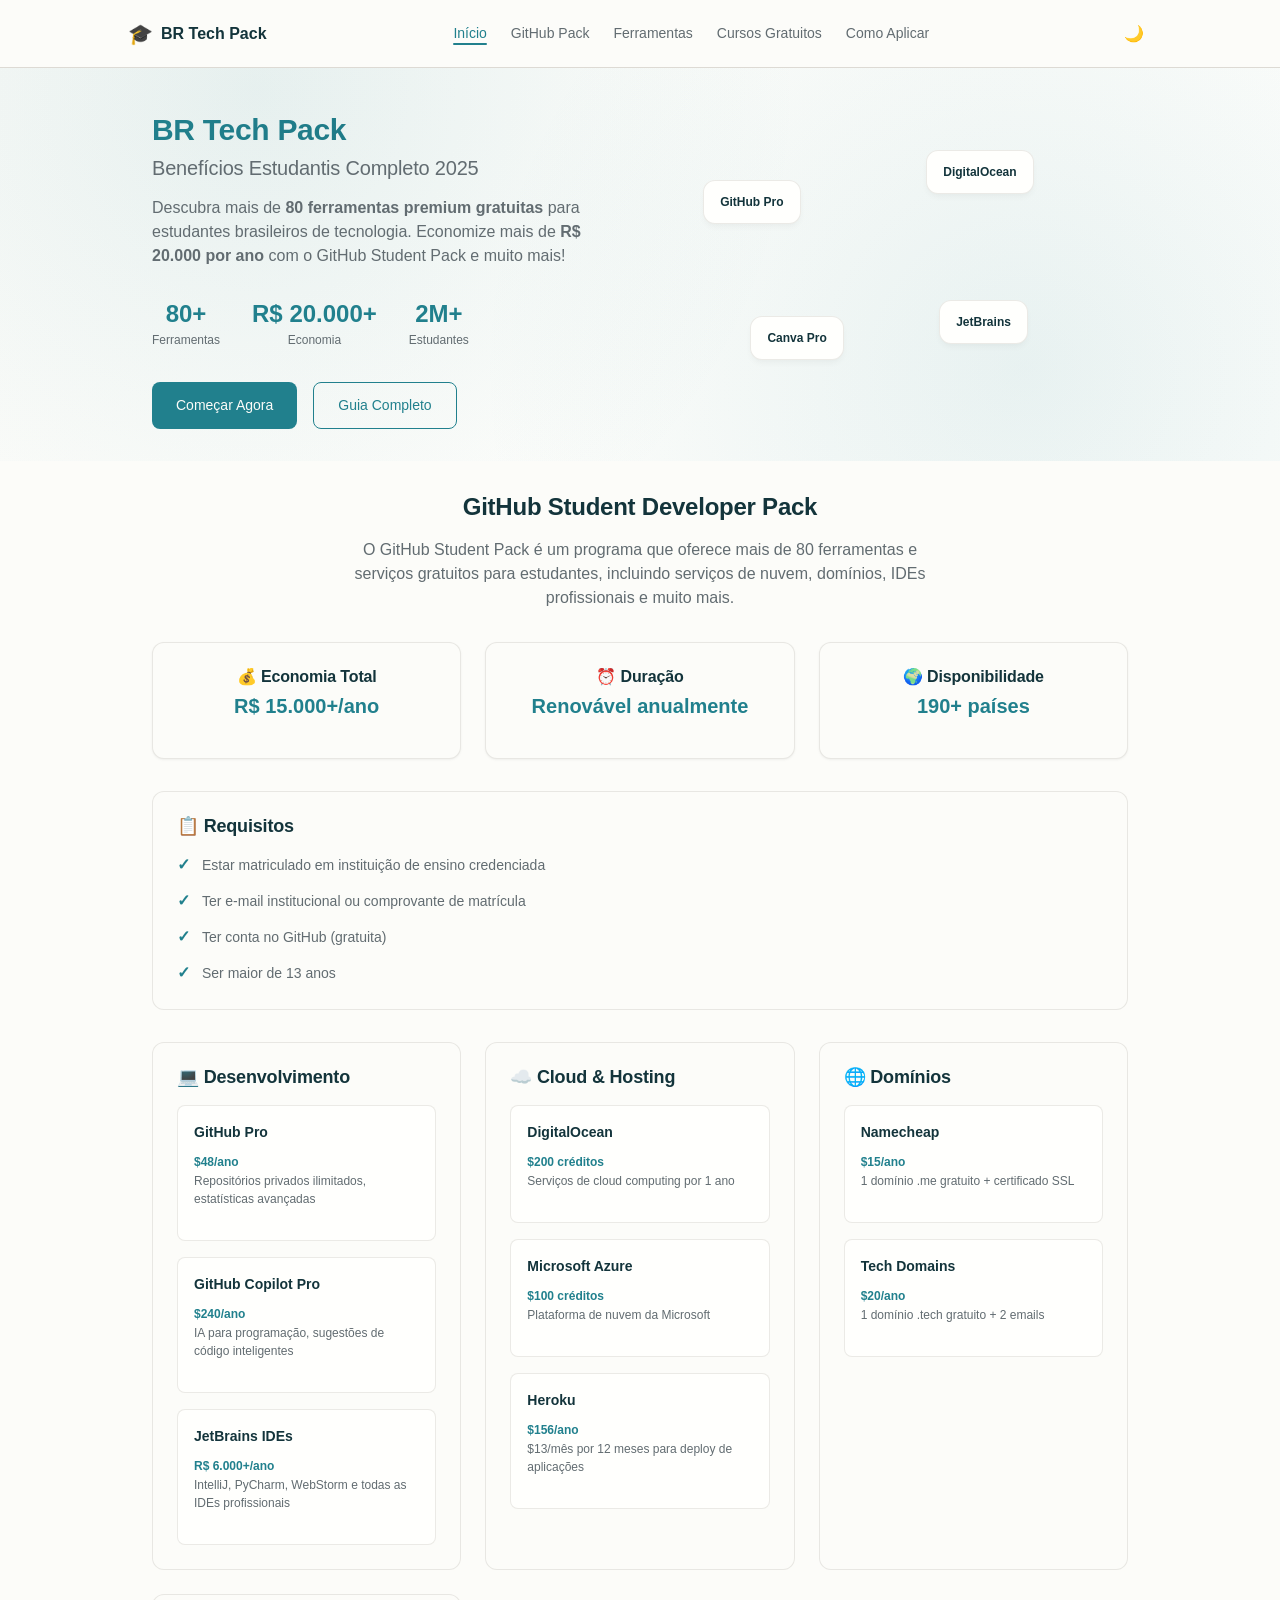
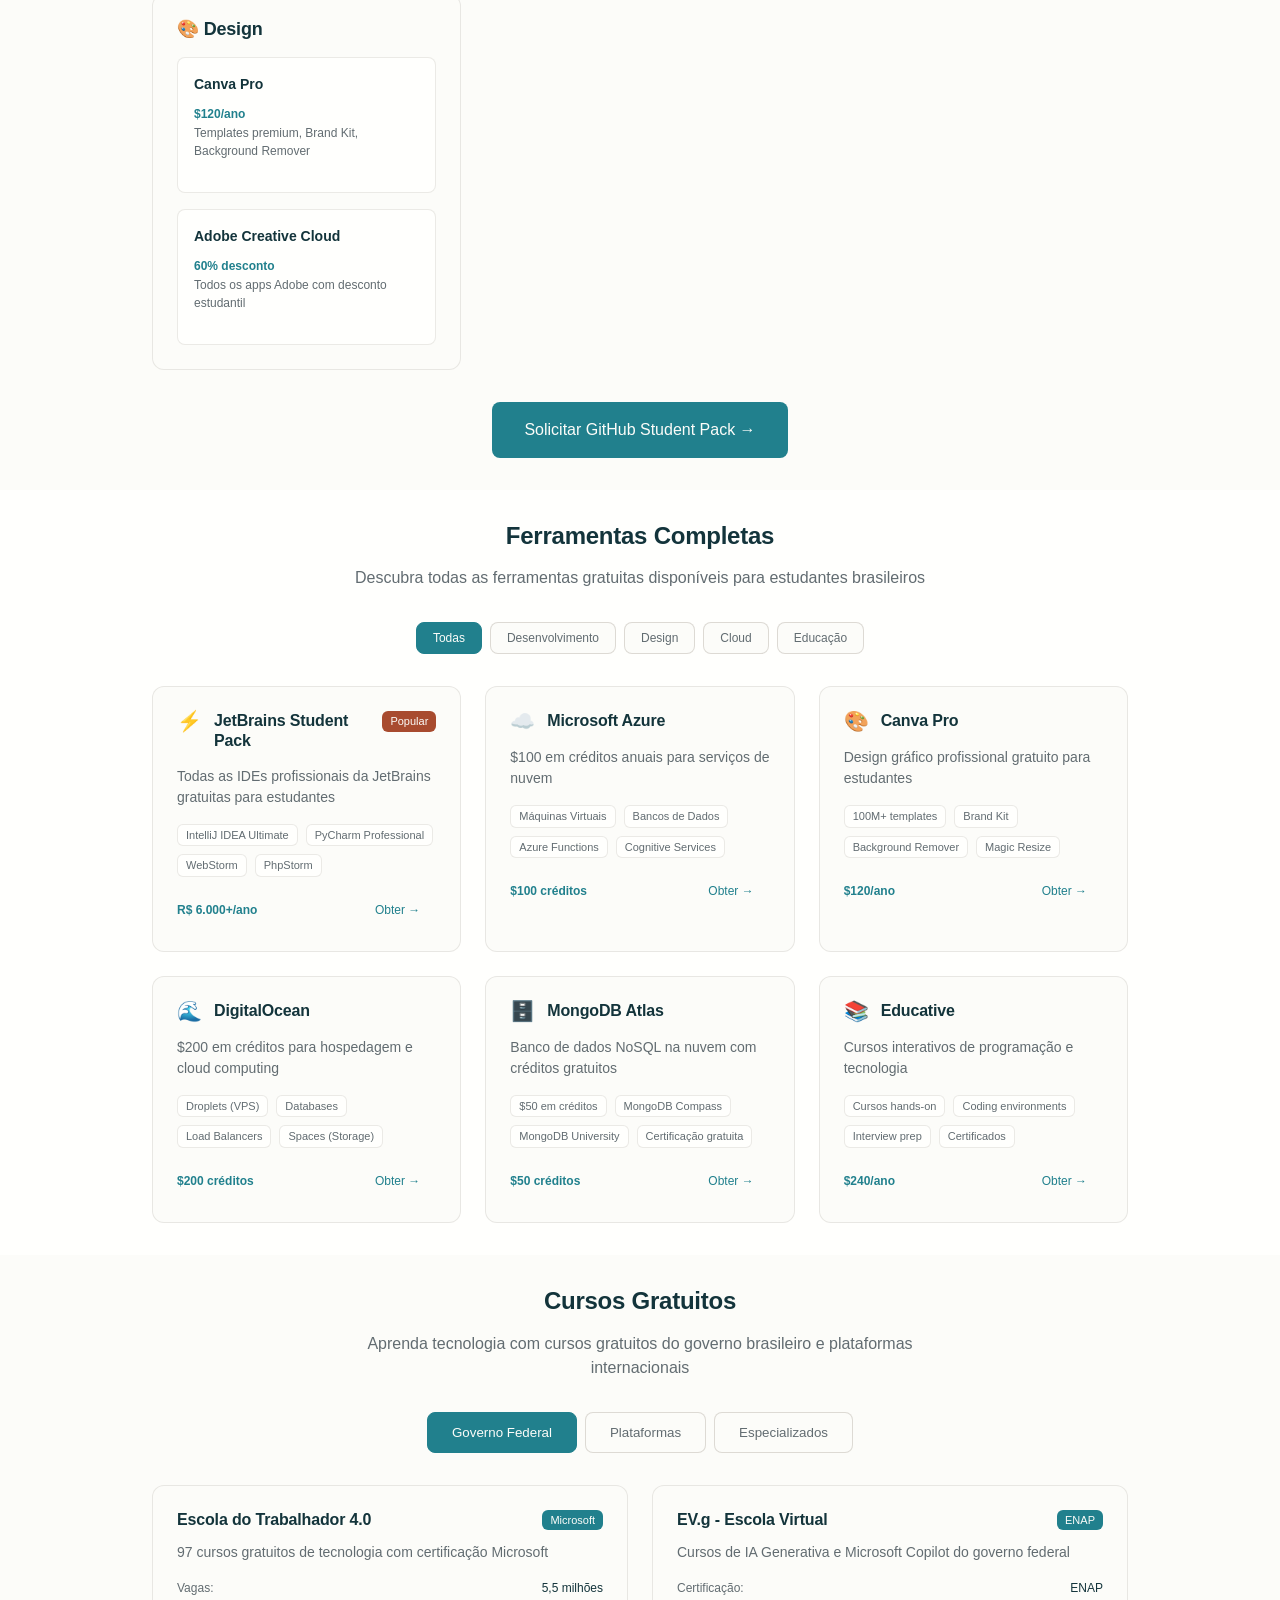
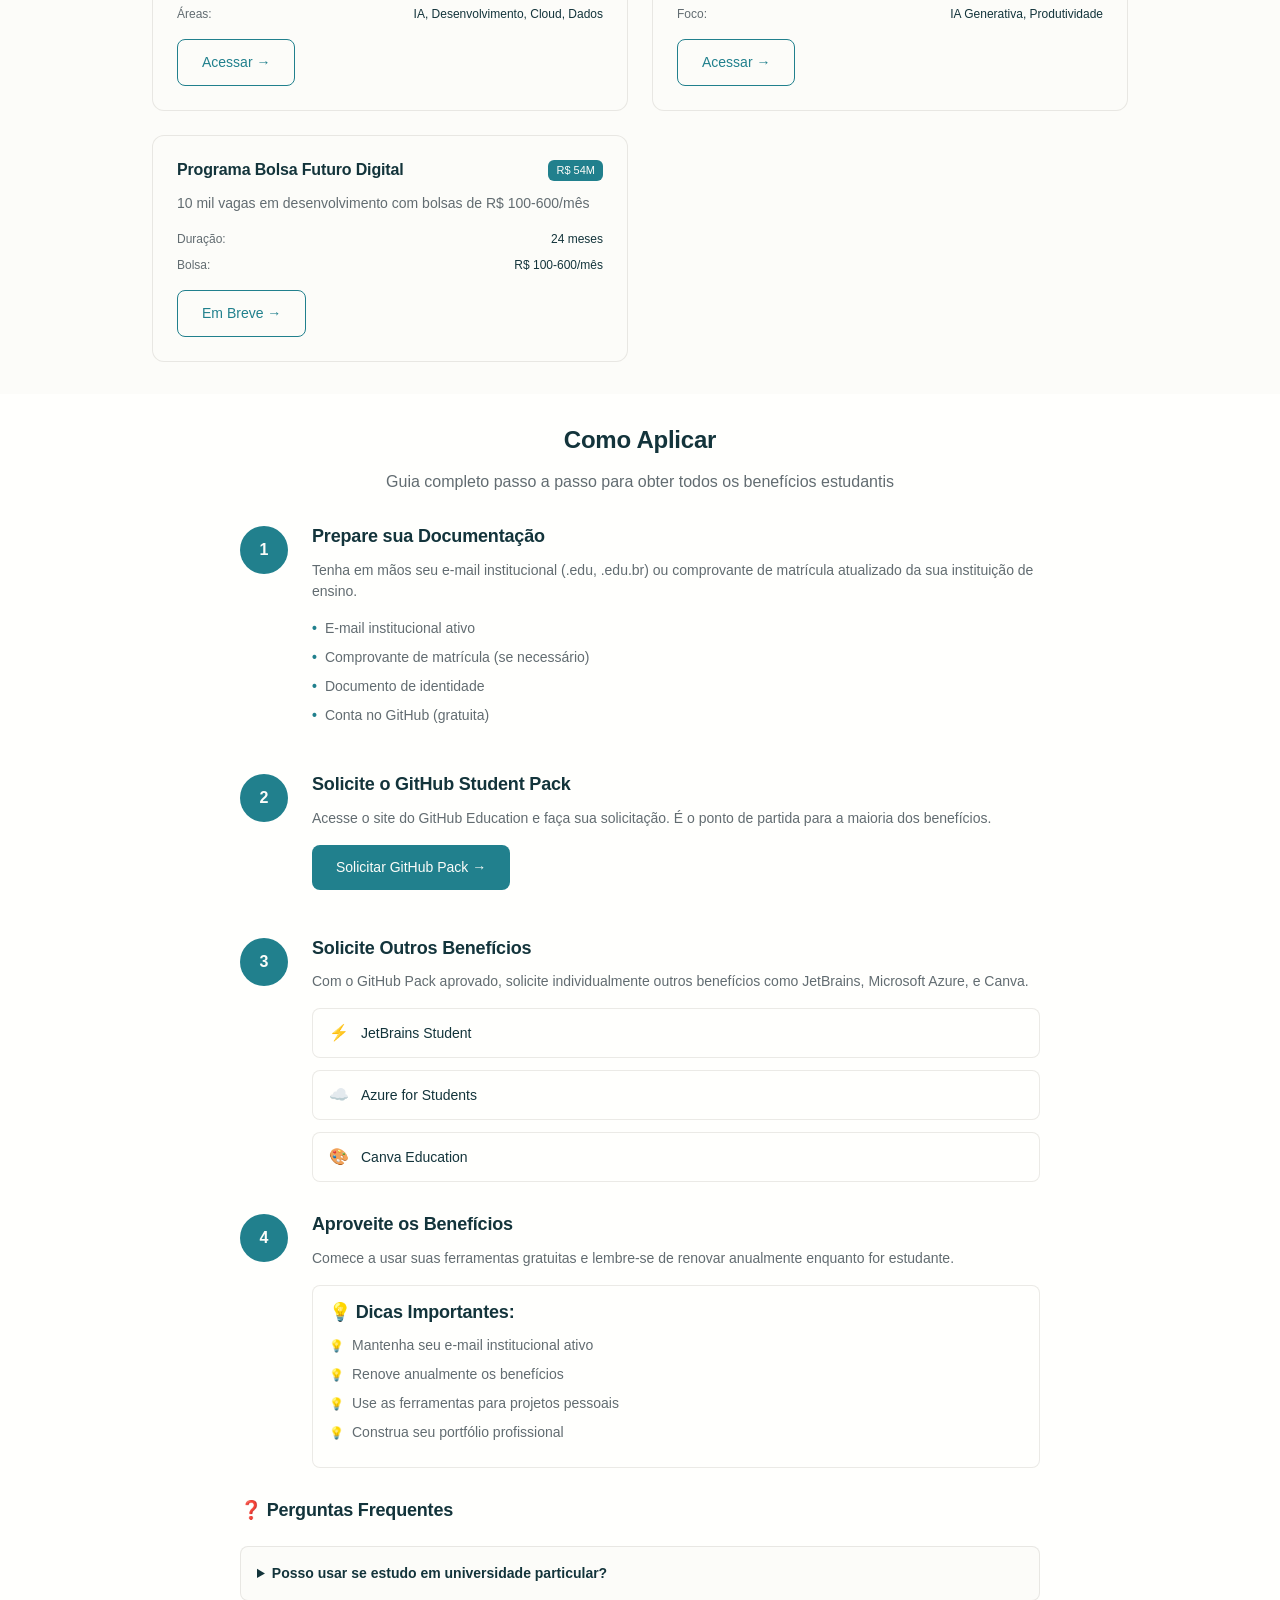
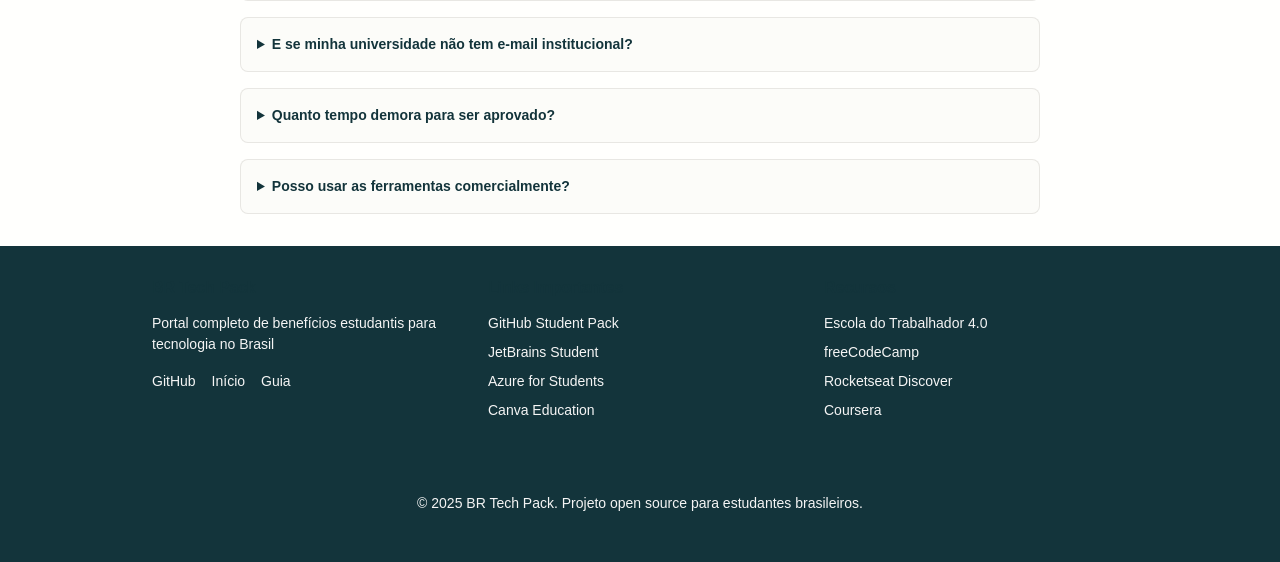
==== commit ae19a953: "fix(js): Correct economy calculation and display The `calculateEconomy` function in `script.js` was " ====
--- a/index.html
+++ b/index.html
@@ -48,7 +48,7 @@
                             <span class="stat__label">Ferramentas</span>
                         </div>
                         <div class="stat">
-                            <span class="stat__number">R$ 20k+</span>
+                            <span class="stat__number economy-value">R$ 20k+</span>
                             <span class="stat__label">Economia</span>
                         </div>
                         <div class="stat">
